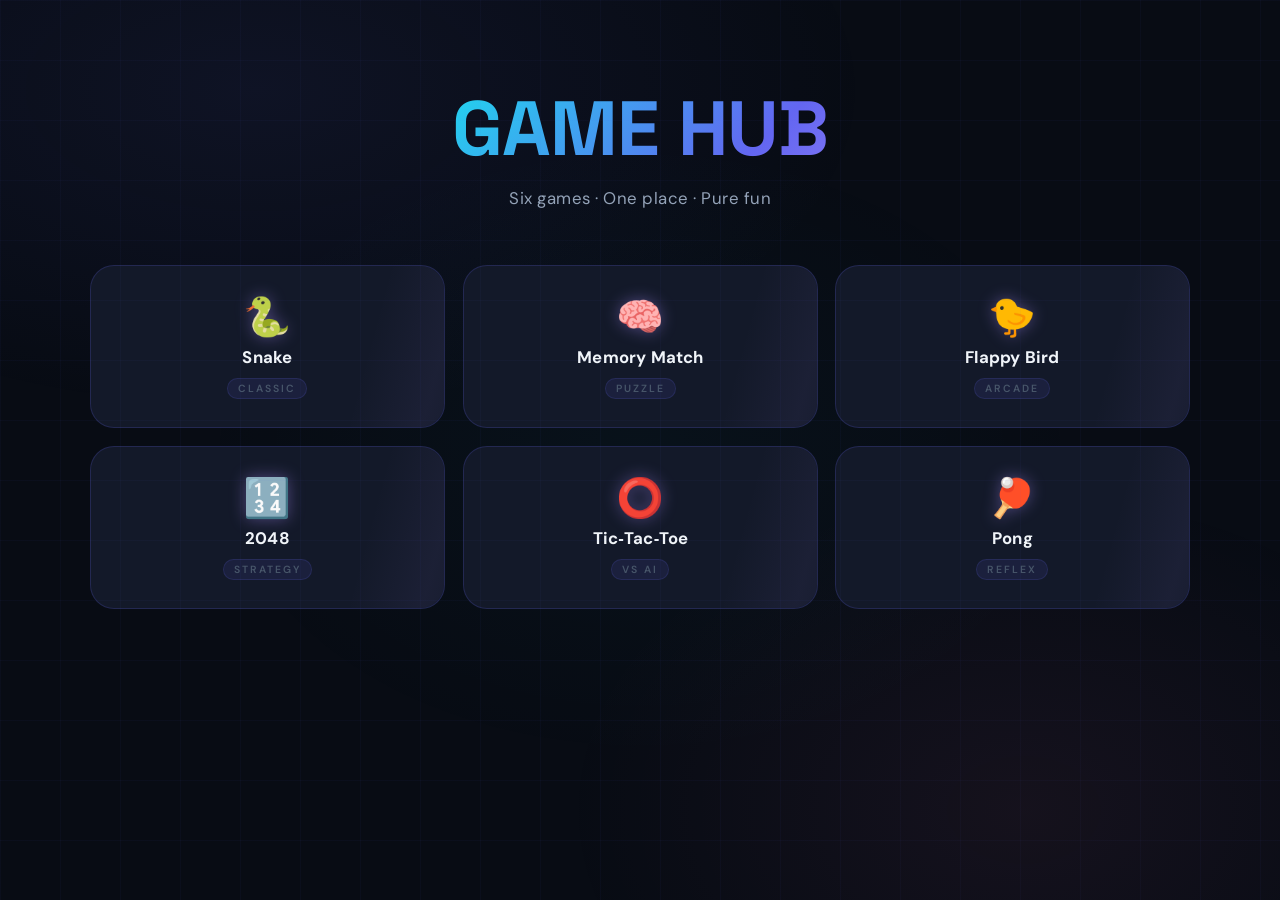
==== index.html @ ff52fe98 "Created Mini Game Hub" ====
<!DOCTYPE html>
<html lang="en">
<head>
    <meta charset="UTF-8">
    <meta name="viewport" content="width=device-width, initial-scale=1.0">
    <title>Game Hub</title>
    <link rel="preconnect" href="https://fonts.googleapis.com">
    <link rel="preconnect" href="https://fonts.gstatic.com" crossorigin>
    <link href="https://fonts.googleapis.com/css2?family=DM+Sans:wght@300;400;500;600;700;800&family=Space+Grotesk:wght@600;700;800&family=Orbitron:wght@700;900&display=swap" rel="stylesheet">
    <link rel="stylesheet" href="styles.css">
</head>
<body>
 
    <!-- ==================== HUB ==================== -->
    <div id="hub" class="container">
        <div class="hub-header">
            <h1 class="hub-title">GAME HUB</h1>
            <p class="subtitle">Six games · One place · Pure fun</p>
        </div>
 
        <div class="games-grid">
            <div class="game-card" onclick="startGame('snake')">
                <div class="game-icon-wrap">🐍</div>
                <h2>Snake</h2>
                <span class="card-tag">Classic</span>
            </div>
            <div class="game-card" onclick="startGame('memory')">
                <div class="game-icon-wrap">🧠</div>
                <h2>Memory Match</h2>
                <span class="card-tag">Puzzle</span>
            </div>
            <div class="game-card" onclick="startGame('flappy')">
                <div class="game-icon-wrap">🐤</div>
                <h2>Flappy Bird</h2>
                <span class="card-tag">Arcade</span>
            </div>
            <div class="game-card" onclick="startGame('2048')">
                <div class="game-icon-wrap">🔢</div>
                <h2>2048</h2>
                <span class="card-tag">Strategy</span>
            </div>
            <div class="game-card" onclick="startGame('tictactoe')">
                <div class="game-icon-wrap">⭕</div>
                <h2>Tic‑Tac‑Toe</h2>
                <span class="card-tag">vs AI</span>
            </div>
            <div class="game-card" onclick="startGame('pong')">
                <div class="game-icon-wrap">🏓</div>
                <h2>Pong</h2>
                <span class="card-tag">Reflex</span>
            </div>
        </div>
    </div>
 
    <!-- ==================== SNAKE ==================== -->
    <div id="snakeGame" class="game-container hidden">
        <div class="game-header">
            <h2>🐍 Snake</h2>
            <div class="game-stats">
                <div class="stat-pill">
                    <span class="stat-label">Score</span>
                    <span class="stat-value" id="snakeScore">0</span>
                </div>
                <div class="stat-pill">
                    <span class="stat-label">Best</span>
                    <span class="stat-value" id="snakeHighScore">0</span>
                </div>
            </div>
            <button onclick="backToHub()" class="back-btn">← Hub</button>
        </div>
        <div class="game-content">
            <canvas id="snakeCanvas" width="400" height="400"></canvas>
            <div class="game-info">
                <p class="hint-text">Arrow keys or WASD to move</p>
                <p id="snakeStatus" class="status-text"></p>
                <button id="snakeStartBtn" onclick="startSnakeGame()" class="play-btn">Start Game</button>
            </div>
        </div>
    </div>
 
    <!-- ==================== MEMORY ==================== -->
    <div id="memoryGame" class="game-container hidden">
        <div class="game-header">
            <h2>🧠 Memory Match</h2>
            <div class="game-stats">
                <div class="stat-pill">
                    <span class="stat-label">Moves</span>
                    <span class="stat-value" id="memoryMoves">0</span>
                </div>
                <div class="stat-pill">
                    <span class="stat-label">Best</span>
                    <span class="stat-value" id="memoryBest">—</span>
                </div>
            </div>
            <button onclick="backToHub()" class="back-btn">← Hub</button>
        </div>
        <div class="game-content">
            <div id="memoryGrid" class="memory-grid"></div>
            <button onclick="resetMemoryGame()" class="play-btn">New Game</button>
        </div>
    </div>
 
    <!-- ==================== FLAPPY ==================== -->
    <div id="flappyGame" class="game-container hidden">
        <div class="game-header">
            <h2>🐤 Flappy Bird</h2>
            <div class="game-stats">
                <div class="stat-pill">
                    <span class="stat-label">Score</span>
                    <span class="stat-value" id="flappyScore">0</span>
                </div>
                <div class="stat-pill">
                    <span class="stat-label">Best</span>
                    <span class="stat-value" id="flappyBest">0</span>
                </div>
            </div>
            <button onclick="backToHub()" class="back-btn">← Hub</button>
        </div>
        <div class="game-content">
            <canvas id="flappyCanvas" width="400" height="480"></canvas>
            <div class="game-info">
                <p class="hint-text">Click or Space to flap</p>
                <p id="flappyStatus" class="status-text"></p>
                <button id="flappyStartBtn" onclick="startFlappyGame()" class="play-btn">Start Game</button>
            </div>
        </div>
    </div>
 
    <!-- ==================== 2048 ==================== -->
    <div id="game2048" class="game-container hidden">
        <div class="game-header">
            <h2>🔢 2048</h2>
            <div class="game-stats">
                <div class="stat-pill">
                    <span class="stat-label">Score</span>
                    <span class="stat-value" id="score2048">0</span>
                </div>
                <div class="stat-pill">
                    <span class="stat-label">Best</span>
                    <span class="stat-value" id="best2048">0</span>
                </div>
            </div>
            <button onclick="backToHub()" class="back-btn">← Hub</button>
        </div>
        <div class="game-content">
            <div id="grid2048" class="grid-2048"></div>
            <p id="status2048" class="status-text"></p>
            <div class="game-info">
                <p class="hint-text">Arrow keys to merge tiles</p>
            </div>
            <button onclick="reset2048Game()" class="play-btn">New Game</button>
        </div>
    </div>
 
    <!-- ==================== TIC-TAC-TOE ==================== -->
    <div id="tictactoeGame" class="game-container hidden">
        <div class="game-header">
            <h2>⭕ Tic‑Tac‑Toe</h2>
            <div class="game-stats">
                <div class="stat-pill">
                    <span class="stat-label">Wins</span>
                    <span class="stat-value" id="playerWins">0</span>
                </div>
                <div class="stat-pill">
                    <span class="stat-label">Losses</span>
                    <span class="stat-value" id="aiWins">0</span>
                </div>
            </div>
            <button onclick="backToHub()" class="back-btn">← Hub</button>
        </div>
        <div class="game-content">
            <div class="ttt-board" id="tttBoard"></div>
            <p id="tttStatus" class="status-text"></p>
            <button onclick="resetTicTacToe()" class="play-btn">New Game</button>
        </div>
    </div>
 
    <!-- ==================== PONG ==================== -->
    <div id="pongGame" class="game-container hidden">
        <div class="game-header">
            <h2>🏓 Pong</h2>
            <div class="game-stats">
                <div class="stat-pill">
                    <span class="stat-label">Score</span>
                    <span class="stat-value" id="pongScore">0</span>
                </div>
                <div class="stat-pill">
                    <span class="stat-label">Best</span>
                    <span class="stat-value" id="pongBest">0</span>
                </div>
            </div>
            <button onclick="backToHub()" class="back-btn">← Hub</button>
        </div>
        <div class="game-content">
            <canvas id="pongCanvas" width="600" height="380"></canvas>
            <div class="game-info">
                <p class="hint-text">Move your mouse or touch to control the paddle</p>
                <p id="pongStatus" class="status-text"></p>
                <button id="pongStartBtn" onclick="startPongGame()" class="play-btn">Start Game</button>
            </div>
        </div>
    </div>
 
    <script src="games.js"></script>
</body>
</html>
---- styles.css ----
* {
    margin: 0;
    padding: 0;
    box-sizing: border-box;
}

:root {
    --primary: #6366f1;
    --primary-dark: #4f46e5;
    --secondary: #a78bfa;
    --accent: #f472b6;
    --accent-warm: #fb923c;
    --cyan: #22d3ee;
    --green: #4ade80;
    --dark-bg: #080c14;
    --surface-1: #0d1220;
    --surface-2: #131929;
    --surface-3: #1a2235;
    --border: rgba(99, 102, 241, 0.2);
    --border-hover: rgba(167, 139, 250, 0.5);
    --text-primary: #f1f5f9;
    --text-secondary: #94a3b8;
    --text-muted: #475569;
    --glow-primary: rgba(99, 102, 241, 0.4);
    --glow-accent: rgba(244, 114, 182, 0.3);
    --glow-cyan: rgba(34, 211, 238, 0.3);
    --radius-sm: 10px;
    --radius-md: 16px;
    --radius-lg: 24px;
    --transition-fast: 200ms cubic-bezier(0.4, 0, 0.2, 1);
    --transition-smooth: 350ms cubic-bezier(0.4, 0, 0.2, 1);
    --transition-spring: 500ms cubic-bezier(0.34, 1.56, 0.64, 1);
}

html, body {
    width: 100%;
    min-height: 100%;
    font-family: 'DM Sans', 'Poppins', sans-serif;
    background: var(--dark-bg);
    color: var(--text-primary);
    overflow-x: hidden;
}

/* Ambient background */
body::before {
    content: '';
    position: fixed;
    inset: 0;
    background:
        radial-gradient(ellipse 80% 60% at 20% 10%, rgba(99, 102, 241, 0.08) 0%, transparent 60%),
        radial-gradient(ellipse 60% 60% at 80% 90%, rgba(244, 114, 182, 0.06) 0%, transparent 60%),
        radial-gradient(ellipse 50% 50% at 50% 50%, rgba(34, 211, 238, 0.03) 0%, transparent 70%);
    pointer-events: none;
    z-index: 0;
}

/* Subtle grid overlay */
body::after {
    content: '';
    position: fixed;
    inset: 0;
    background-image: 
        linear-gradient(rgba(99, 102, 241, 0.04) 1px, transparent 1px),
        linear-gradient(90deg, rgba(99, 102, 241, 0.04) 1px, transparent 1px);
    background-size: 60px 60px;
    pointer-events: none;
    z-index: 0;
}

body {
    display: flex;
    align-items: flex-start;
    justify-content: center;
    padding: 30px 20px 60px;
    position: relative;
    z-index: 1;
}

/* ==================== HUB ==================== */

.container {
    width: 100%;
    max-width: 1100px;
    animation: hubFadeIn 0.7s ease-out both;
}

@keyframes hubFadeIn {
    from { opacity: 0; transform: translateY(24px); }
    to { opacity: 1; transform: translateY(0); }
}

.hub-header {
    text-align: center;
    padding: 60px 0 56px;
}

.hub-title {
    font-family: 'Space Grotesk', 'Orbitron', sans-serif;
    font-size: clamp(2.8rem, 6vw, 5rem);
    font-weight: 800;
    letter-spacing: -1px;
    line-height: 1;
    margin-bottom: 20px;
    background: linear-gradient(135deg, var(--cyan) 0%, var(--primary) 40%, var(--secondary) 70%, var(--accent) 100%);
    background-size: 200% 200%;
    -webkit-background-clip: text;
    -webkit-text-fill-color: transparent;
    background-clip: text;
    animation: gradFlow 8s ease infinite;
    position: relative;
    display: inline-block;
}

@keyframes gradFlow {
    0%, 100% { background-position: 0% 50%; }
    50% { background-position: 100% 50%; }
}

.hub-title-badge {
    display: inline-block;
    font-size: 0.25em;
    font-weight: 600;
    letter-spacing: 3px;
    text-transform: uppercase;
    background: var(--primary);
    -webkit-background-clip: unset;
    -webkit-text-fill-color: unset;
    background-clip: unset;
    color: white;
    padding: 4px 10px;
    border-radius: 20px;
    vertical-align: super;
    margin-left: 6px;
    font-family: 'DM Sans', sans-serif;
}

.subtitle {
    font-size: 1.05rem;
    color: var(--text-secondary);
    font-weight: 400;
    letter-spacing: 0.5px;
    animation: hubFadeIn 0.7s ease-out 0.2s both;
}

/* Games Grid */
.games-grid {
    display: grid;
    grid-template-columns: repeat(3, 1fr);
    gap: 18px;
    animation: hubFadeIn 0.7s ease-out 0.1s both;
}

@media (max-width: 700px) {
    .games-grid { grid-template-columns: repeat(2, 1fr); }
}
@media (max-width: 420px) {
    .games-grid { grid-template-columns: 1fr 1fr; gap: 12px; }
}

.game-card {
    position: relative;
    background: var(--surface-2);
    border: 1px solid var(--border);
    border-radius: var(--radius-lg);
    padding: 32px 20px 28px;
    cursor: pointer;
    overflow: hidden;
    transition: transform var(--transition-spring), box-shadow var(--transition-smooth), border-color var(--transition-smooth), background var(--transition-smooth);
    min-height: 140px;
    display: flex;
    flex-direction: column;
    align-items: center;
    justify-content: center;
    gap: 10px;
    text-align: center;
    will-change: transform;
}

/* Animated shimmer on card */
.game-card::before {
    content: '';
    position: absolute;
    inset: 0;
    background: linear-gradient(105deg, transparent 40%, rgba(167, 139, 250, 0.06) 50%, transparent 60%);
    background-size: 200% 100%;
    background-position: 200% 0;
    transition: background-position 0.6s ease;
    border-radius: inherit;
}

.game-card:hover::before {
    background-position: -200% 0;
    transition: background-position 0.6s ease;
    animation: cardShimmer 0.7s ease forwards;
}

@keyframes cardShimmer {
    from { background-position: 200% 0; }
    to { background-position: -200% 0; }
}

/* Glow ring on hover */
.game-card::after {
    content: '';
    position: absolute;
    inset: -1px;
    border-radius: inherit;
    background: linear-gradient(135deg, var(--primary), var(--accent), var(--cyan));
    opacity: 0;
    z-index: -1;
    transition: opacity var(--transition-smooth);
}

.game-card:hover {
    transform: translateY(-8px) scale(1.015);
    border-color: transparent;
    box-shadow: 0 20px 50px rgba(0,0,0,0.5), 0 0 0 1px var(--border-hover), 0 0 40px var(--glow-primary);
    background: var(--surface-3);
}

.game-card:hover::after {
    opacity: 0.6;
}

.game-card:active {
    transform: translateY(-4px) scale(1.01);
    transition: transform 100ms ease;
}

.game-icon-wrap {
    font-size: 2.4rem;
    line-height: 1;
    filter: drop-shadow(0 0 8px rgba(167, 139, 250, 0.4));
    transition: transform var(--transition-spring), filter var(--transition-smooth);
}

.game-card:hover .game-icon-wrap {
    transform: scale(1.2) rotate(-5deg);
    filter: drop-shadow(0 0 16px rgba(244, 114, 182, 0.5));
}

.game-card h2 {
    font-size: 1.05rem;
    font-weight: 700;
    color: var(--text-primary);
    letter-spacing: 0.2px;
    transition: color var(--transition-fast);
    font-family: 'DM Sans', sans-serif;
}

.game-card:hover h2 {
    color: var(--secondary);
}

.card-tag {
    font-size: 0.65rem;
    font-weight: 600;
    letter-spacing: 2px;
    text-transform: uppercase;
    color: var(--text-muted);
    background: rgba(99, 102, 241, 0.1);
    padding: 3px 10px;
    border-radius: 20px;
    border: 1px solid rgba(99, 102, 241, 0.15);
    transition: all var(--transition-fast);
}

.game-card:hover .card-tag {
    background: rgba(244, 114, 182, 0.15);
    border-color: rgba(244, 114, 182, 0.3);
    color: var(--accent);
}

/* Legacy card-overlay — hide it */
.card-overlay { display: none; }

/* ==================== GAME CONTAINER ==================== */

.game-container {
    width: 100%;
    max-width: 860px;
    animation: gameEnter 0.5s cubic-bezier(0.34, 1.2, 0.64, 1) both;
}

@keyframes gameEnter {
    from { opacity: 0; transform: scale(0.96) translateY(20px); }
    to { opacity: 1; transform: scale(1) translateY(0); }
}

.game-container.hidden { display: none !important; }

/* Header */
.game-header {
    display: flex;
    justify-content: space-between;
    align-items: center;
    margin-bottom: 24px;
    padding: 20px 28px;
    background: var(--surface-2);
    border: 1px solid var(--border);
    border-radius: var(--radius-lg);
    flex-wrap: wrap;
    gap: 16px;
    box-shadow: 0 4px 24px rgba(0,0,0,0.3);
    animation: hubFadeIn 0.5s ease-out 0.1s both;
}

.game-header h2 {
    font-size: 1.6rem;
    font-weight: 700;
    flex: 1;
    background: linear-gradient(90deg, var(--cyan), var(--secondary));
    -webkit-background-clip: text;
    -webkit-text-fill-color: transparent;
    background-clip: text;
    font-family: 'DM Sans', sans-serif;
    white-space: nowrap;
}

.game-stats {
    display: flex;
    gap: 24px;
    flex-shrink: 0;
}

.stat-pill {
    display: flex;
    flex-direction: column;
    align-items: center;
    background: var(--surface-3);
    border: 1px solid var(--border);
    padding: 8px 20px;
    border-radius: var(--radius-md);
    min-width: 80px;
    transition: border-color var(--transition-fast);
}

.stat-pill:hover { border-color: var(--border-hover); }

.stat-label {
    font-size: 0.62rem;
    font-weight: 600;
    letter-spacing: 1.5px;
    text-transform: uppercase;
    color: var(--text-muted);
    margin-bottom: 2px;
}

.stat-value {
    font-size: 1.35rem;
    font-weight: 800;
    color: var(--text-primary);
    font-variant-numeric: tabular-nums;
    transition: color var(--transition-fast), transform var(--transition-fast);
}

.stat-value.bump {
    animation: statBump 0.3s cubic-bezier(0.34, 1.56, 0.64, 1);
    color: var(--cyan);
}

@keyframes statBump {
    0% { transform: scale(1); }
    50% { transform: scale(1.3); }
    100% { transform: scale(1); }
}

/* Buttons */
.back-btn {
    background: var(--surface-3);
    color: var(--text-secondary);
    border: 1px solid var(--border);
    padding: 10px 20px;
    border-radius: var(--radius-sm);
    cursor: pointer;
    font-size: 0.9rem;
    font-weight: 600;
    transition: all var(--transition-fast);
    letter-spacing: 0.3px;
    white-space: nowrap;
    font-family: inherit;
}

.back-btn:hover {
    background: var(--surface-2);
    border-color: var(--border-hover);
    color: var(--text-primary);
    transform: translateX(-3px);
}

.back-btn:active {
    transform: translateX(-1px);
}

.play-btn {
    background: linear-gradient(135deg, var(--primary), var(--secondary));
    color: white;
    border: none;
    padding: 14px 48px;
    border-radius: var(--radius-md);
    cursor: pointer;
    font-size: 1rem;
    font-weight: 700;
    transition: all var(--transition-smooth);
    letter-spacing: 1.5px;
    text-transform: uppercase;
    position: relative;
    overflow: hidden;
    box-shadow: 0 6px 20px var(--glow-primary);
    font-family: inherit;
}

.play-btn::before {
    content: '';
    position: absolute;
    top: 0; left: -100%; width: 100%; height: 100%;
    background: linear-gradient(90deg, transparent, rgba(255,255,255,0.18), transparent);
    transition: left 0.5s ease;
}

.play-btn:hover::before { left: 100%; }

.play-btn:hover {
    transform: translateY(-3px);
    box-shadow: 0 12px 32px var(--glow-primary);
    background: linear-gradient(135deg, var(--primary-dark), var(--primary));
}

.play-btn:active {
    transform: translateY(-1px);
    transition: transform 100ms;
}

/* Content wrapper */
.game-content {
    display: flex;
    flex-direction: column;
    align-items: center;
    gap: 16px;
    animation: hubFadeIn 0.5s ease-out 0.2s both;
}

.game-info {
    text-align: center;
    color: var(--text-muted);
    font-size: 0.9rem;
    margin-top: 4px;
    line-height: 1.8;
}

.status-text {
    font-size: 1.1rem;
    font-weight: 700;
    min-height: 28px;
    background: linear-gradient(90deg, var(--cyan), var(--accent));
    -webkit-background-clip: text;
    -webkit-text-fill-color: transparent;
    background-clip: text;
    animation: statusFade 0.4s ease-out;
}

@keyframes statusFade {
    from { opacity: 0; transform: translateY(6px); }
    to { opacity: 1; transform: translateY(0); }
}

/* ==================== CANVAS ==================== */

canvas {
    border: 1px solid var(--border);
    border-radius: var(--radius-md);
    background: var(--surface-1);
    box-shadow: 0 0 0 1px rgba(99,102,241,0.1), 0 8px 40px rgba(0,0,0,0.5), 0 0 60px rgba(99,102,241,0.08);
    max-width: 100%;
    height: auto;
    display: block;
    transition: box-shadow var(--transition-smooth);
}

canvas:hover {
    box-shadow: 0 0 0 1px rgba(167,139,250,0.3), 0 8px 40px rgba(0,0,0,0.6), 0 0 80px rgba(99,102,241,0.15);
}

/* ==================== MEMORY GAME ==================== */

.memory-grid {
    display: grid;
    grid-template-columns: repeat(4, 1fr);
    gap: 12px;
    margin: 10px 0;
    width: 100%;
    max-width: 380px;
}

.memory-card {
    aspect-ratio: 1;
    background: var(--surface-3);
    border: 1px solid var(--border);
    border-radius: var(--radius-md);
    cursor: pointer;
    font-size: 2.2rem;
    display: flex;
    align-items: center;
    justify-content: center;
    transition: transform var(--transition-spring), box-shadow var(--transition-smooth), background var(--transition-smooth), border-color var(--transition-smooth);
    position: relative;
    overflow: hidden;
    will-change: transform;
}

.memory-card:not(.matched):not(.flipped):hover {
    transform: translateY(-6px) rotate(-2deg);
    background: var(--surface-2);
    border-color: var(--border-hover);
    box-shadow: 0 12px 30px rgba(0,0,0,0.3), 0 0 20px var(--glow-primary);
}

.memory-card::before {
    content: '';
    position: absolute;
    inset: 0;
    background: linear-gradient(135deg, var(--primary), var(--accent));
    opacity: 0;
    transition: opacity var(--transition-smooth);
}

.memory-card:not(.matched):not(.flipped):hover::before {
    opacity: 0.08;
}

.memory-card.flipped {
    background: var(--surface-2);
    border-color: rgba(99,102,241,0.4);
    animation: cardFlip 0.35s ease-out;
}

@keyframes cardFlip {
    0% { transform: rotateY(-90deg) scale(0.8); opacity: 0; }
    60% { transform: rotateY(8deg) scale(1.05); }
    100% { transform: rotateY(0deg) scale(1); opacity: 1; }
}

.memory-card.matched {
    background: linear-gradient(135deg, rgba(74,222,128,0.12), rgba(20,184,166,0.12));
    border-color: rgba(74,222,128,0.3);
    cursor: default;
    animation: matchPop 0.5s cubic-bezier(0.34, 1.56, 0.64, 1);
    opacity: 0.7;
}

@keyframes matchPop {
    0% { transform: scale(1); }
    40% { transform: scale(1.15) rotate(5deg); }
    70% { transform: scale(0.95) rotate(-2deg); }
    100% { transform: scale(1) rotate(0deg); }
}

.card-question {
    font-size: 1.4rem;
    color: var(--text-muted);
    font-weight: 700;
    user-select: none;
    transition: color var(--transition-fast);
}

/* ==================== 2048 GAME ==================== */

.grid-2048 {
    display: grid;
    grid-template-columns: repeat(4, 1fr);
    gap: 10px;
    background: var(--surface-1);
    padding: 16px;
    border: 1px solid var(--border);
    border-radius: var(--radius-lg);
    margin: 8px 0;
    width: fit-content;
    box-shadow: 0 4px 30px rgba(0,0,0,0.4);
}

.tile-2048 {
    width: 78px;
    height: 78px;
    border-radius: var(--radius-sm);
    display: flex;
    align-items: center;
    justify-content: center;
    font-size: 1.6rem;
    font-weight: 800;
    color: white;
    transition: transform 0.15s ease, background 0.15s ease;
    font-variant-numeric: tabular-nums;
    letter-spacing: -0.5px;
    position: relative;
    overflow: hidden;
}

.tile-2048::after {
    content: '';
    position: absolute;
    top: 0; left: 0; right: 0;
    height: 40%;
    background: rgba(255,255,255,0.07);
    border-radius: inherit;
}

.tile-2048:not(:empty) {
    animation: tilePop 0.2s cubic-bezier(0.34, 1.56, 0.64, 1);
}

@keyframes tilePop {
    from { transform: scale(0.7); opacity: 0.5; }
    to { transform: scale(1); opacity: 1; }
}

/* ==================== TIC TAC TOE ==================== */

.ttt-board {
    display: grid;
    grid-template-columns: repeat(3, 1fr);
    gap: 10px;
    margin: 16px 0;
}

.ttt-cell {
    width: 100px;
    height: 100px;
    background: var(--surface-3);
    border: 1px solid var(--border);
    border-radius: var(--radius-md);
    font-size: 2.5rem;
    cursor: pointer;
    display: flex;
    align-items: center;
    justify-content: center;
    transition: all var(--transition-spring);
    font-weight: 800;
    position: relative;
    overflow: hidden;
    will-change: transform;
    font-family: inherit;
}

.ttt-cell::before {
    content: '';
    position: absolute;
    inset: 0;
    background: linear-gradient(135deg, var(--primary), var(--accent));
    opacity: 0;
    transition: opacity var(--transition-fast);
    border-radius: inherit;
}

.ttt-cell:not(:disabled):hover {
    transform: scale(1.06);
    border-color: var(--border-hover);
    box-shadow: 0 8px 24px rgba(0,0,0,0.3), 0 0 20px var(--glow-primary);
}

.ttt-cell:not(:disabled):hover::before { opacity: 0.08; }

.ttt-cell:disabled { cursor: default; }

.ttt-cell.X {
    color: var(--cyan);
    text-shadow: 0 0 20px rgba(34,211,238,0.5);
    border-color: rgba(34,211,238,0.25);
    background: rgba(34,211,238,0.05);
    animation: markIn 0.3s cubic-bezier(0.34, 1.56, 0.64, 1);
}

.ttt-cell.O {
    color: var(--accent);
    text-shadow: 0 0 20px rgba(244,114,182,0.5);
    border-color: rgba(244,114,182,0.25);
    background: rgba(244,114,182,0.05);
    animation: markIn 0.3s cubic-bezier(0.34, 1.56, 0.64, 1);
}

@keyframes markIn {
    from { transform: scale(0) rotate(30deg); opacity: 0; }
    to { transform: scale(1) rotate(0deg); opacity: 1; }
}

/* ==================== SCROLLBAR ==================== */

::-webkit-scrollbar { width: 8px; }
::-webkit-scrollbar-track { background: var(--surface-1); }
::-webkit-scrollbar-thumb {
    background: var(--surface-3);
    border-radius: 4px;
    border: 2px solid var(--surface-1);
}
::-webkit-scrollbar-thumb:hover { background: var(--primary); }

/* ==================== RESPONSIVE ==================== */

@media (max-width: 768px) {
    .hub-title { font-size: 2.5rem; }

    .game-header { flex-direction: column; align-items: flex-start; gap: 12px; }
    .game-header h2 { font-size: 1.3rem; }

    .game-stats { width: 100%; justify-content: space-around; }

    .ttt-board { grid-template-columns: repeat(3, 80px); }
    .ttt-cell { width: 80px; height: 80px; font-size: 2rem; }

    .tile-2048 { width: 60px; height: 60px; font-size: 1.2rem; }

    .memory-grid { max-width: 320px; gap: 8px; }
}

@media (max-width: 480px) {
    body { padding: 16px 12px 40px; }
    .hub-title { font-size: 2rem; }
    .play-btn { padding: 13px 36px; font-size: 0.9rem; }
    .tile-2048 { width: 52px; height: 52px; font-size: 1rem; }
    .grid-2048 { gap: 8px; padding: 12px; }
}

/* ==================== TOOLTIP / HINT ==================== */

.hint-text {
    font-size: 0.8rem;
    color: var(--text-muted);
    display: flex;
    align-items: center;
    gap: 6px;
}

.hint-text::before {
    content: '';
    display: inline-block;
    width: 4px; height: 4px;
    border-radius: 50%;
    background: var(--primary);
    flex-shrink: 0;
}
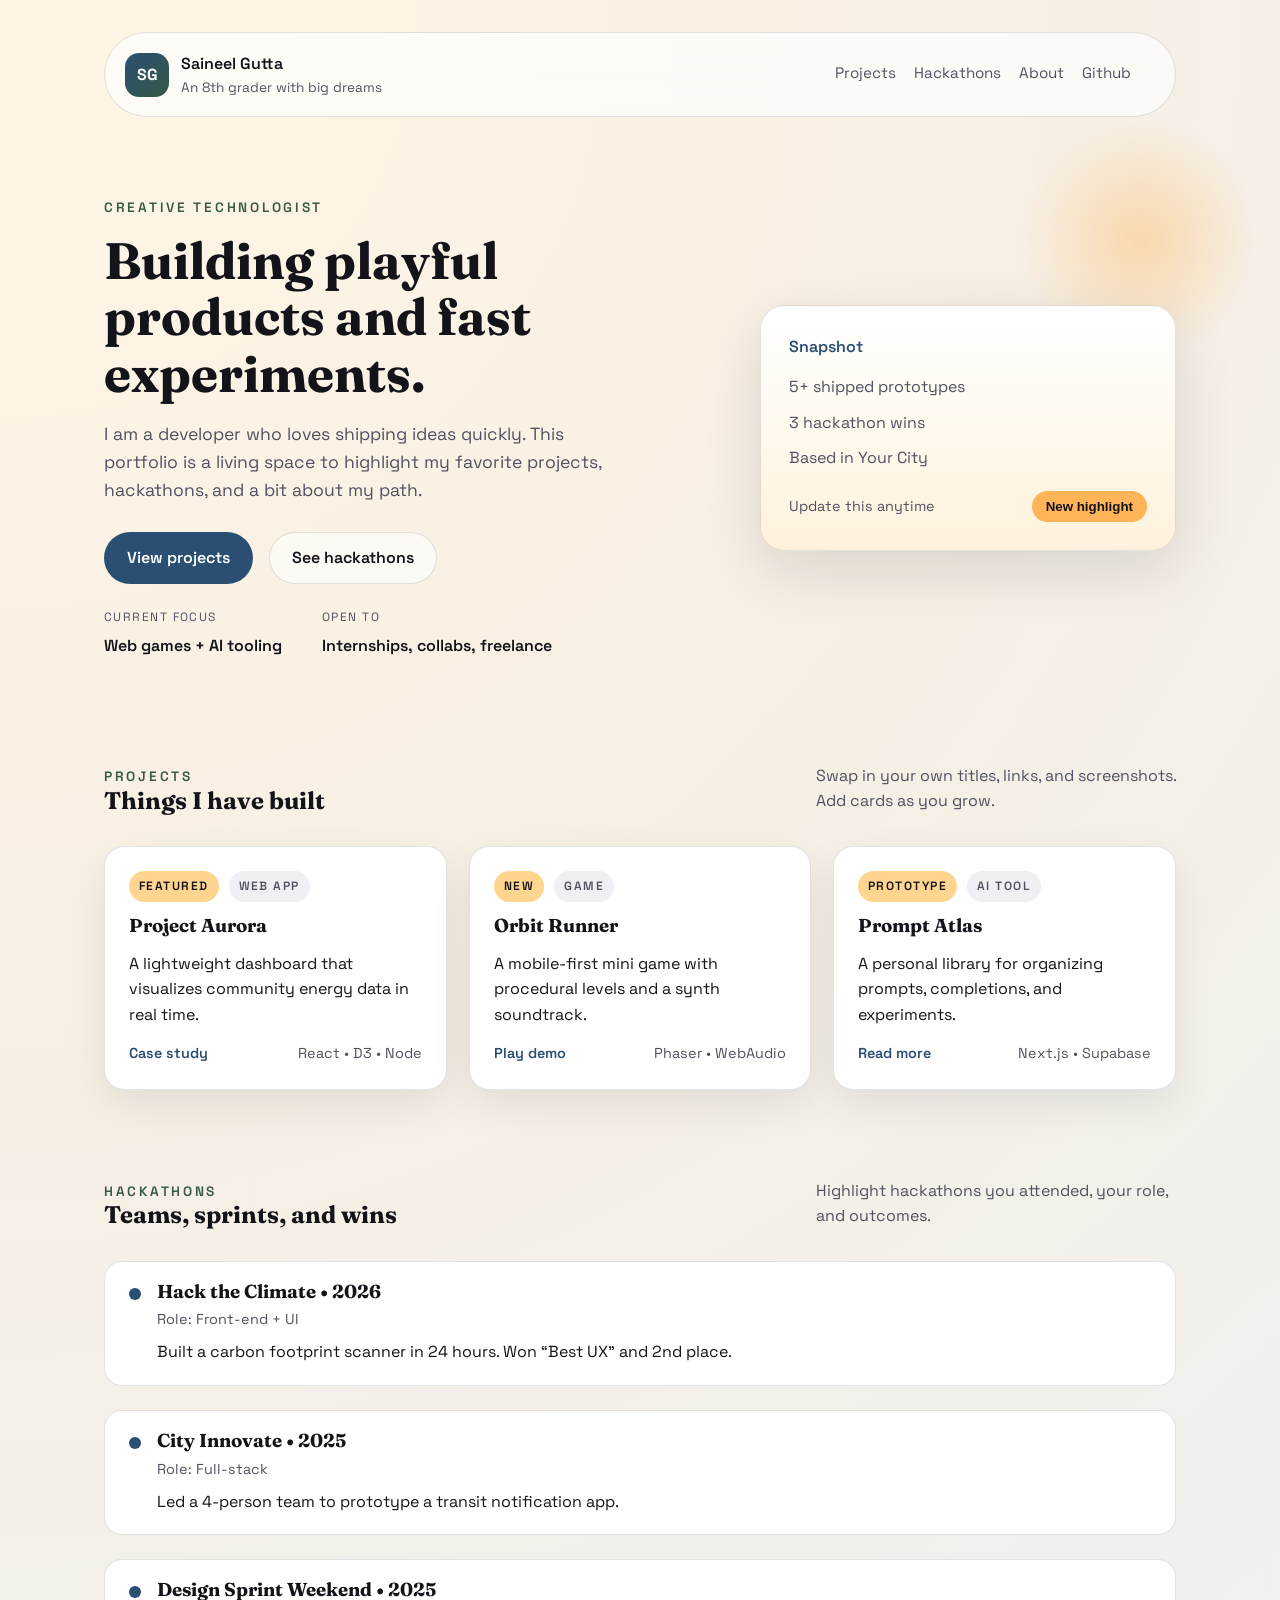
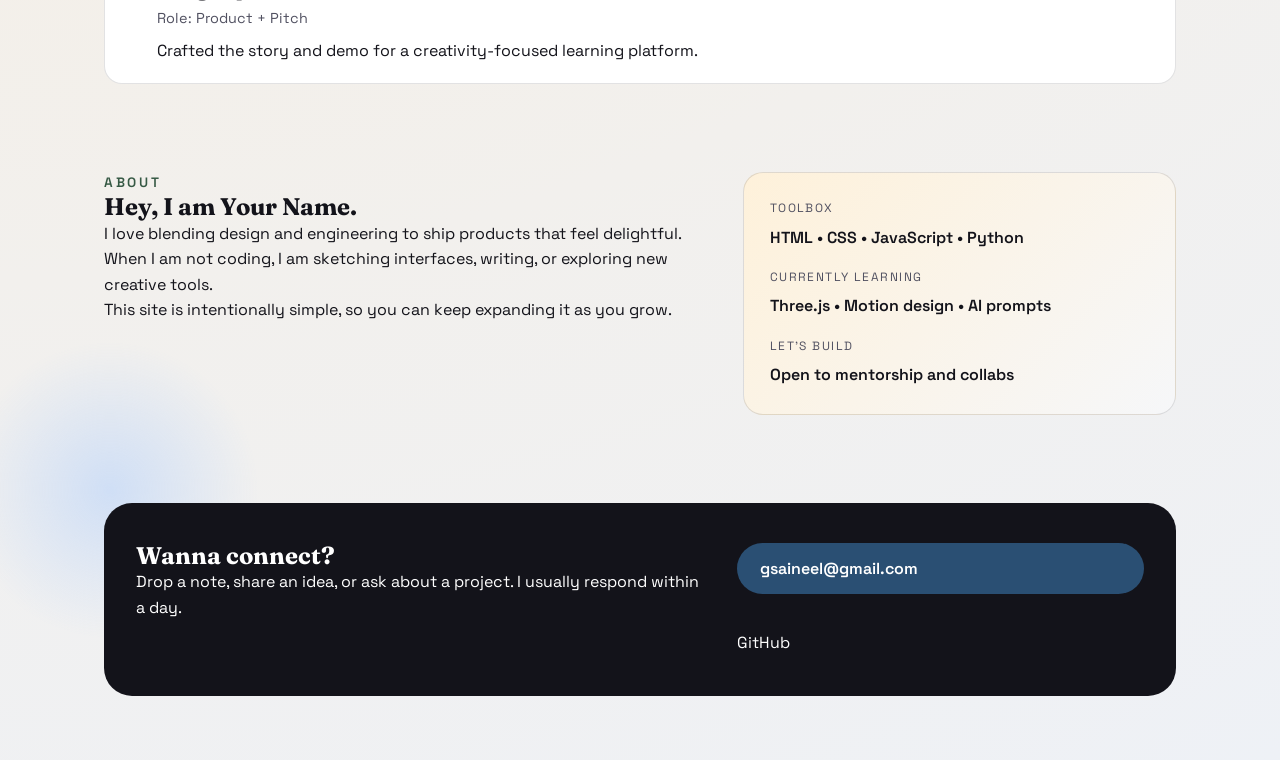
==== commit 88c2a400: "Add index.html and styles.css for portfolio layout and styling Co-authored-by: Copilot <copilot@gith" ====
--- a/index.html
+++ b/index.html
@@ -1,207 +1,218 @@
 <!DOCTYPE html>
 <html lang="en">
-<head>
-    <meta charset="UTF-8">
-    <meta name="viewport" content="width=device-width, initial-scale=1.0">
-    <title>Game Hub</title>
-    <link rel="preconnect" href="https://fonts.googleapis.com">
-    <link rel="preconnect" href="https://fonts.gstatic.com" crossorigin>
-    <link href="https://fonts.googleapis.com/css2?family=DM+Sans:wght@300;400;500;600;700;800&family=Space+Grotesk:wght@600;700;800&family=Orbitron:wght@700;900&display=swap" rel="stylesheet">
-    <link rel="stylesheet" href="styles.css">
-</head>
-<body>
- 
-    <!-- ==================== HUB ==================== -->
-    <div id="hub" class="container">
-        <div class="hub-header">
-            <h1 class="hub-title">GAME HUB</h1>
-            <p class="subtitle">Six games · One place · Pure fun</p>
-        </div>
- 
-        <div class="games-grid">
-            <div class="game-card" onclick="startGame('snake')">
-                <div class="game-icon-wrap">🐍</div>
-                <h2>Snake</h2>
-                <span class="card-tag">Classic</span>
-            </div>
-            <div class="game-card" onclick="startGame('memory')">
-                <div class="game-icon-wrap">🧠</div>
-                <h2>Memory Match</h2>
-                <span class="card-tag">Puzzle</span>
-            </div>
-            <div class="game-card" onclick="startGame('flappy')">
-                <div class="game-icon-wrap">🐤</div>
-                <h2>Flappy Bird</h2>
-                <span class="card-tag">Arcade</span>
-            </div>
-            <div class="game-card" onclick="startGame('2048')">
-                <div class="game-icon-wrap">🔢</div>
-                <h2>2048</h2>
-                <span class="card-tag">Strategy</span>
-            </div>
-            <div class="game-card" onclick="startGame('tictactoe')">
-                <div class="game-icon-wrap">⭕</div>
-                <h2>Tic‑Tac‑Toe</h2>
-                <span class="card-tag">vs AI</span>
-            </div>
-            <div class="game-card" onclick="startGame('pong')">
-                <div class="game-icon-wrap">🏓</div>
-                <h2>Pong</h2>
-                <span class="card-tag">Reflex</span>
-            </div>
-        </div>
-    </div>
- 
-    <!-- ==================== SNAKE ==================== -->
-    <div id="snakeGame" class="game-container hidden">
-        <div class="game-header">
-            <h2>🐍 Snake</h2>
-            <div class="game-stats">
-                <div class="stat-pill">
-                    <span class="stat-label">Score</span>
-                    <span class="stat-value" id="snakeScore">0</span>
-                </div>
-                <div class="stat-pill">
-                    <span class="stat-label">Best</span>
-                    <span class="stat-value" id="snakeHighScore">0</span>
-                </div>
-            </div>
-            <button onclick="backToHub()" class="back-btn">← Hub</button>
-        </div>
-        <div class="game-content">
-            <canvas id="snakeCanvas" width="400" height="400"></canvas>
-            <div class="game-info">
-                <p class="hint-text">Arrow keys or WASD to move</p>
-                <p id="snakeStatus" class="status-text"></p>
-                <button id="snakeStartBtn" onclick="startSnakeGame()" class="play-btn">Start Game</button>
-            </div>
-        </div>
-    </div>
- 
-    <!-- ==================== MEMORY ==================== -->
-    <div id="memoryGame" class="game-container hidden">
-        <div class="game-header">
-            <h2>🧠 Memory Match</h2>
-            <div class="game-stats">
-                <div class="stat-pill">
-                    <span class="stat-label">Moves</span>
-                    <span class="stat-value" id="memoryMoves">0</span>
-                </div>
-                <div class="stat-pill">
-                    <span class="stat-label">Best</span>
-                    <span class="stat-value" id="memoryBest">—</span>
-                </div>
-            </div>
-            <button onclick="backToHub()" class="back-btn">← Hub</button>
-        </div>
-        <div class="game-content">
-            <div id="memoryGrid" class="memory-grid"></div>
-            <button onclick="resetMemoryGame()" class="play-btn">New Game</button>
-        </div>
-    </div>
- 
-    <!-- ==================== FLAPPY ==================== -->
-    <div id="flappyGame" class="game-container hidden">
-        <div class="game-header">
-            <h2>🐤 Flappy Bird</h2>
-            <div class="game-stats">
-                <div class="stat-pill">
-                    <span class="stat-label">Score</span>
-                    <span class="stat-value" id="flappyScore">0</span>
-                </div>
-                <div class="stat-pill">
-                    <span class="stat-label">Best</span>
-                    <span class="stat-value" id="flappyBest">0</span>
-                </div>
-            </div>
-            <button onclick="backToHub()" class="back-btn">← Hub</button>
-        </div>
-        <div class="game-content">
-            <canvas id="flappyCanvas" width="400" height="480"></canvas>
-            <div class="game-info">
-                <p class="hint-text">Click or Space to flap</p>
-                <p id="flappyStatus" class="status-text"></p>
-                <button id="flappyStartBtn" onclick="startFlappyGame()" class="play-btn">Start Game</button>
-            </div>
-        </div>
-    </div>
- 
-    <!-- ==================== 2048 ==================== -->
-    <div id="game2048" class="game-container hidden">
-        <div class="game-header">
-            <h2>🔢 2048</h2>
-            <div class="game-stats">
-                <div class="stat-pill">
-                    <span class="stat-label">Score</span>
-                    <span class="stat-value" id="score2048">0</span>
-                </div>
-                <div class="stat-pill">
-                    <span class="stat-label">Best</span>
-                    <span class="stat-value" id="best2048">0</span>
-                </div>
-            </div>
-            <button onclick="backToHub()" class="back-btn">← Hub</button>
-        </div>
-        <div class="game-content">
-            <div id="grid2048" class="grid-2048"></div>
-            <p id="status2048" class="status-text"></p>
-            <div class="game-info">
-                <p class="hint-text">Arrow keys to merge tiles</p>
-            </div>
-            <button onclick="reset2048Game()" class="play-btn">New Game</button>
-        </div>
-    </div>
- 
-    <!-- ==================== TIC-TAC-TOE ==================== -->
-    <div id="tictactoeGame" class="game-container hidden">
-        <div class="game-header">
-            <h2>⭕ Tic‑Tac‑Toe</h2>
-            <div class="game-stats">
-                <div class="stat-pill">
-                    <span class="stat-label">Wins</span>
-                    <span class="stat-value" id="playerWins">0</span>
-                </div>
-                <div class="stat-pill">
-                    <span class="stat-label">Losses</span>
-                    <span class="stat-value" id="aiWins">0</span>
-                </div>
-            </div>
-            <button onclick="backToHub()" class="back-btn">← Hub</button>
-        </div>
-        <div class="game-content">
-            <div class="ttt-board" id="tttBoard"></div>
-            <p id="tttStatus" class="status-text"></p>
-            <button onclick="resetTicTacToe()" class="play-btn">New Game</button>
-        </div>
-    </div>
- 
-    <!-- ==================== PONG ==================== -->
-    <div id="pongGame" class="game-container hidden">
-        <div class="game-header">
-            <h2>🏓 Pong</h2>
-            <div class="game-stats">
-                <div class="stat-pill">
-                    <span class="stat-label">Score</span>
-                    <span class="stat-value" id="pongScore">0</span>
-                </div>
-                <div class="stat-pill">
-                    <span class="stat-label">Best</span>
-                    <span class="stat-value" id="pongBest">0</span>
-                </div>
-            </div>
-            <button onclick="backToHub()" class="back-btn">← Hub</button>
-        </div>
-        <div class="game-content">
-            <canvas id="pongCanvas" width="600" height="380"></canvas>
-            <div class="game-info">
-                <p class="hint-text">Move your mouse or touch to control the paddle</p>
-                <p id="pongStatus" class="status-text"></p>
-                <button id="pongStartBtn" onclick="startPongGame()" class="play-btn">Start Game</button>
-            </div>
-        </div>
-    </div>
- 
-    <script src="games.js"></script>
-</body>
+	<head>
+		<meta charset="UTF-8" />
+		<meta name="viewport" content="width=device-width, initial-scale=1.0" />
+		<title>Portfolio | Your Name</title>
+		<link rel="preconnect" href="https://fonts.googleapis.com" />
+		<link rel="preconnect" href="https://fonts.gstatic.com" crossorigin />
+		<link
+			href="https://fonts.googleapis.com/css2?family=Space+Grotesk:wght@400;500;600;700&family=Fraunces:opsz,wght@9..144,600;9..144,700&display=swap"
+			rel="stylesheet"
+		/>
+		<link rel="stylesheet" href="styles.css" />
+	</head>
+	<body>
+		<div class="page">
+			<header class="site-header">
+				<div class="brand">
+					<span class="brand-mark">SG</span>
+					<div>
+						<p class="brand-name">Saineel Gutta</p>
+						<p class="brand-tag">An 8th grader with big dreams</p>
+					</div>
+				</div>
+				<nav class="site-nav">
+					<a href="#projects">Projects</a>
+					<a href="#hackathons">Hackathons</a>
+					<a href="#about">About</a>
+					<a href="#github_username">Github</a>
+				</nav>
+			</header>
+
+			<main>
+				<section class="hero">
+					<div class="hero-copy">
+						<p class="eyebrow">Creative technologist</p>
+						<h1>Building playful products and fast experiments.</h1>
+						<p class="lead">
+							I am a developer who loves shipping ideas quickly. This portfolio is a living
+							space to highlight my favorite projects, hackathons, and a bit about my path.
+						</p>
+						<div class="hero-actions">
+							<a class="btn primary" href="#projects">View projects</a>
+							<a class="btn ghost" href="#hackathons">See hackathons</a>
+						</div>
+						<div class="hero-meta">
+							<div>
+								<p class="meta-label">Current focus</p>
+								<p class="meta-value">Web games + AI tooling</p>
+							</div>
+							<div>
+								<p class="meta-label">Open to</p>
+								<p class="meta-value">Internships, collabs, freelance</p>
+							</div>
+						</div>
+					</div>
+					<div class="hero-card">
+						<p class="hero-card-title">Snapshot</p>
+						<ul>
+							<li>5+ shipped prototypes</li>
+							<li>3 hackathon wins</li>
+							<li>Based in Your City</li>
+						</ul>
+						<div class="hero-card-footer">
+							<span>Update this anytime</span>
+							<button class="pill" type="button">New highlight</button>
+						</div>
+					</div>
+				</section>
+
+				<section id="projects" class="section">
+					<div class="section-heading">
+						<div>
+							<p class="eyebrow">Projects</p>
+							<h2>Things I have built</h2>
+						</div>
+						<p class="section-note">
+							Swap in your own titles, links, and screenshots. Add cards as you grow.
+						</p>
+					</div>
+					<div class="card-grid">
+						<article class="card">
+							<div class="card-top">
+								<span class="chip">Featured</span>
+								<span class="chip subtle">Web App</span>
+							</div>
+							<h3>Project Aurora</h3>
+							<p>
+								A lightweight dashboard that visualizes community energy data in real time.
+							</p>
+							<div class="card-footer">
+								<a href="#" class="text-link">Case study</a>
+								<span class="stack">React • D3 • Node</span>
+							</div>
+						</article>
+						<article class="card">
+							<div class="card-top">
+								<span class="chip">New</span>
+								<span class="chip subtle">Game</span>
+							</div>
+							<h3>Orbit Runner</h3>
+							<p>
+								A mobile-first mini game with procedural levels and a synth soundtrack.
+							</p>
+							<div class="card-footer">
+								<a href="#" class="text-link">Play demo</a>
+								<span class="stack">Phaser • WebAudio</span>
+							</div>
+						</article>
+						<article class="card">
+							<div class="card-top">
+								<span class="chip">Prototype</span>
+								<span class="chip subtle">AI Tool</span>
+							</div>
+							<h3>Prompt Atlas</h3>
+							<p>
+								A personal library for organizing prompts, completions, and experiments.
+							</p>
+							<div class="card-footer">
+								<a href="#" class="text-link">Read more</a>
+								<span class="stack">Next.js • Supabase</span>
+							</div>
+						</article>
+					</div>
+				</section>
+
+				<section id="hackathons" class="section">
+					<div class="section-heading">
+						<div>
+							<p class="eyebrow">Hackathons</p>
+							<h2>Teams, sprints, and wins</h2>
+						</div>
+						<p class="section-note">
+							Highlight hackathons you attended, your role, and outcomes.
+						</p>
+					</div>
+					<div class="timeline">
+						<div class="timeline-item">
+							<div class="timeline-marker"></div>
+							<div>
+								<h3>Hack the Climate • 2026</h3>
+								<p class="timeline-role">Role: Front-end + UI</p>
+								<p>
+									Built a carbon footprint scanner in 24 hours. Won “Best UX” and 2nd place.
+								</p>
+							</div>
+						</div>
+						<div class="timeline-item">
+							<div class="timeline-marker"></div>
+							<div>
+								<h3>City Innovate • 2025</h3>
+								<p class="timeline-role">Role: Full-stack</p>
+								<p>
+									Led a 4-person team to prototype a transit notification app.
+								</p>
+							</div>
+						</div>
+						<div class="timeline-item">
+							<div class="timeline-marker"></div>
+							<div>
+								<h3>Design Sprint Weekend • 2025</h3>
+								<p class="timeline-role">Role: Product + Pitch</p>
+								<p>
+									Crafted the story and demo for a creativity-focused learning platform.
+								</p>
+							</div>
+						</div>
+					</div>
+				</section>
+
+				<section id="about" class="section split">
+					<div>
+						<p class="eyebrow">About</p>
+						<h2>Hey, I am Your Name.</h2>
+						<p>
+							I love blending design and engineering to ship products that feel delightful.
+							When I am not coding, I am sketching interfaces, writing, or exploring new
+							creative tools.
+						</p>
+						<p>
+							This site is intentionally simple, so you can keep expanding it as you grow.
+						</p>
+					</div>
+					<div class="about-panel">
+						<div>
+							<p class="meta-label">Toolbox</p>
+							<p class="meta-value">HTML • CSS • JavaScript • Python</p>
+						</div>
+						<div>
+							<p class="meta-label">Currently learning</p>
+							<p class="meta-value">Three.js • Motion design • AI prompts</p>
+						</div>
+						<div>
+							<p class="meta-label">Let’s build</p>
+							<p class="meta-value">Open to mentorship and collabs</p>
+						</div>
+					</div>
+				</section>
+			</main>
+
+			<footer id="github_username" class="site-footer">
+				<div>
+					<h2>Wanna connect?</h2>
+					<p>
+						Drop a note, share an idea, or ask about a project. I usually respond within a
+						day.
+					</p>
+				</div>
+				<div class="footer-actions">
+					<a class="btn primary" href="gsaineel@gmail.com">gsaineel@gmail.com</a>
+					<div class="footer-links"></div>
+						<a href="#">GitHub</a>
+					</div>
+				</div>
+			</footer>
+		</div>
+	</body>
 </html>
- 
--- a/styles.css
+++ b/styles.css
@@ -1,739 +1,480 @@
 * {
-    margin: 0;
-    padding: 0;
-    box-sizing: border-box;
+	box-sizing: border-box;
+	margin: 0;
+	padding: 0;
 }
 
 :root {
-    --primary: #6366f1;
-    --primary-dark: #4f46e5;
-    --secondary: #a78bfa;
-    --accent: #f472b6;
-    --accent-warm: #fb923c;
-    --cyan: #22d3ee;
-    --green: #4ade80;
-    --dark-bg: #080c14;
-    --surface-1: #0d1220;
-    --surface-2: #131929;
-    --surface-3: #1a2235;
-    --border: rgba(99, 102, 241, 0.2);
-    --border-hover: rgba(167, 139, 250, 0.5);
-    --text-primary: #f1f5f9;
-    --text-secondary: #94a3b8;
-    --text-muted: #475569;
-    --glow-primary: rgba(99, 102, 241, 0.4);
-    --glow-accent: rgba(244, 114, 182, 0.3);
-    --glow-cyan: rgba(34, 211, 238, 0.3);
-    --radius-sm: 10px;
-    --radius-md: 16px;
-    --radius-lg: 24px;
-    --transition-fast: 200ms cubic-bezier(0.4, 0, 0.2, 1);
-    --transition-smooth: 350ms cubic-bezier(0.4, 0, 0.2, 1);
-    --transition-spring: 500ms cubic-bezier(0.34, 1.56, 0.64, 1);
-}
-
-html, body {
-    width: 100%;
-    min-height: 100%;
-    font-family: 'DM Sans', 'Poppins', sans-serif;
-    background: var(--dark-bg);
-    color: var(--text-primary);
-    overflow-x: hidden;
-}
-
-/* Ambient background */
-body::before {
-    content: '';
-    position: fixed;
-    inset: 0;
-    background:
-        radial-gradient(ellipse 80% 60% at 20% 10%, rgba(99, 102, 241, 0.08) 0%, transparent 60%),
-        radial-gradient(ellipse 60% 60% at 80% 90%, rgba(244, 114, 182, 0.06) 0%, transparent 60%),
-        radial-gradient(ellipse 50% 50% at 50% 50%, rgba(34, 211, 238, 0.03) 0%, transparent 70%);
-    pointer-events: none;
-    z-index: 0;
-}
-
-/* Subtle grid overlay */
-body::after {
-    content: '';
-    position: fixed;
-    inset: 0;
-    background-image: 
-        linear-gradient(rgba(99, 102, 241, 0.04) 1px, transparent 1px),
-        linear-gradient(90deg, rgba(99, 102, 241, 0.04) 1px, transparent 1px);
-    background-size: 60px 60px;
-    pointer-events: none;
-    z-index: 0;
+	color-scheme: light;
+	--ink: #13131a;
+	--muted: #515161;
+	--paper: #f7f4ef;
+	--sand: #f1e7d8;
+	--sun: #ffb457;
+	--ocean: #2a4f73;
+	--leaf: #365944;
+	--glow: #ffd58f;
+	--card: #ffffff;
+	--border: rgba(19, 19, 26, 0.12);
+	--shadow: 0 20px 60px rgba(19, 19, 26, 0.12);
+	--radius: 24px;
 }
 
 body {
-    display: flex;
-    align-items: flex-start;
-    justify-content: center;
-    padding: 30px 20px 60px;
-    position: relative;
-    z-index: 1;
-}
-
-/* ==================== HUB ==================== */
-
-.container {
-    width: 100%;
-    max-width: 1100px;
-    animation: hubFadeIn 0.7s ease-out both;
-}
-
-@keyframes hubFadeIn {
-    from { opacity: 0; transform: translateY(24px); }
-    to { opacity: 1; transform: translateY(0); }
-}
-
-.hub-header {
-    text-align: center;
-    padding: 60px 0 56px;
-}
-
-.hub-title {
-    font-family: 'Space Grotesk', 'Orbitron', sans-serif;
-    font-size: clamp(2.8rem, 6vw, 5rem);
-    font-weight: 800;
-    letter-spacing: -1px;
-    line-height: 1;
-    margin-bottom: 20px;
-    background: linear-gradient(135deg, var(--cyan) 0%, var(--primary) 40%, var(--secondary) 70%, var(--accent) 100%);
-    background-size: 200% 200%;
-    -webkit-background-clip: text;
-    -webkit-text-fill-color: transparent;
-    background-clip: text;
-    animation: gradFlow 8s ease infinite;
-    position: relative;
-    display: inline-block;
-}
-
-@keyframes gradFlow {
-    0%, 100% { background-position: 0% 50%; }
-    50% { background-position: 100% 50%; }
-}
-
-.hub-title-badge {
-    display: inline-block;
-    font-size: 0.25em;
-    font-weight: 600;
-    letter-spacing: 3px;
-    text-transform: uppercase;
-    background: var(--primary);
-    -webkit-background-clip: unset;
-    -webkit-text-fill-color: unset;
-    background-clip: unset;
-    color: white;
-    padding: 4px 10px;
-    border-radius: 20px;
-    vertical-align: super;
-    margin-left: 6px;
-    font-family: 'DM Sans', sans-serif;
-}
-
-.subtitle {
-    font-size: 1.05rem;
-    color: var(--text-secondary);
-    font-weight: 400;
-    letter-spacing: 0.5px;
-    animation: hubFadeIn 0.7s ease-out 0.2s both;
-}
-
-/* Games Grid */
-.games-grid {
-    display: grid;
-    grid-template-columns: repeat(3, 1fr);
-    gap: 18px;
-    animation: hubFadeIn 0.7s ease-out 0.1s both;
-}
-
-@media (max-width: 700px) {
-    .games-grid { grid-template-columns: repeat(2, 1fr); }
-}
-@media (max-width: 420px) {
-    .games-grid { grid-template-columns: 1fr 1fr; gap: 12px; }
-}
-
-.game-card {
-    position: relative;
-    background: var(--surface-2);
-    border: 1px solid var(--border);
-    border-radius: var(--radius-lg);
-    padding: 32px 20px 28px;
-    cursor: pointer;
-    overflow: hidden;
-    transition: transform var(--transition-spring), box-shadow var(--transition-smooth), border-color var(--transition-smooth), background var(--transition-smooth);
-    min-height: 140px;
-    display: flex;
-    flex-direction: column;
-    align-items: center;
-    justify-content: center;
-    gap: 10px;
-    text-align: center;
-    will-change: transform;
-}
-
-/* Animated shimmer on card */
-.game-card::before {
-    content: '';
-    position: absolute;
-    inset: 0;
-    background: linear-gradient(105deg, transparent 40%, rgba(167, 139, 250, 0.06) 50%, transparent 60%);
-    background-size: 200% 100%;
-    background-position: 200% 0;
-    transition: background-position 0.6s ease;
-    border-radius: inherit;
-}
-
-.game-card:hover::before {
-    background-position: -200% 0;
-    transition: background-position 0.6s ease;
-    animation: cardShimmer 0.7s ease forwards;
-}
-
-@keyframes cardShimmer {
-    from { background-position: 200% 0; }
-    to { background-position: -200% 0; }
-}
-
-/* Glow ring on hover */
-.game-card::after {
-    content: '';
-    position: absolute;
-    inset: -1px;
-    border-radius: inherit;
-    background: linear-gradient(135deg, var(--primary), var(--accent), var(--cyan));
-    opacity: 0;
-    z-index: -1;
-    transition: opacity var(--transition-smooth);
-}
-
-.game-card:hover {
-    transform: translateY(-8px) scale(1.015);
-    border-color: transparent;
-    box-shadow: 0 20px 50px rgba(0,0,0,0.5), 0 0 0 1px var(--border-hover), 0 0 40px var(--glow-primary);
-    background: var(--surface-3);
-}
-
-.game-card:hover::after {
-    opacity: 0.6;
-}
-
-.game-card:active {
-    transform: translateY(-4px) scale(1.01);
-    transition: transform 100ms ease;
-}
-
-.game-icon-wrap {
-    font-size: 2.4rem;
-    line-height: 1;
-    filter: drop-shadow(0 0 8px rgba(167, 139, 250, 0.4));
-    transition: transform var(--transition-spring), filter var(--transition-smooth);
-}
-
-.game-card:hover .game-icon-wrap {
-    transform: scale(1.2) rotate(-5deg);
-    filter: drop-shadow(0 0 16px rgba(244, 114, 182, 0.5));
-}
-
-.game-card h2 {
-    font-size: 1.05rem;
-    font-weight: 700;
-    color: var(--text-primary);
-    letter-spacing: 0.2px;
-    transition: color var(--transition-fast);
-    font-family: 'DM Sans', sans-serif;
-}
-
-.game-card:hover h2 {
-    color: var(--secondary);
-}
-
-.card-tag {
-    font-size: 0.65rem;
-    font-weight: 600;
-    letter-spacing: 2px;
-    text-transform: uppercase;
-    color: var(--text-muted);
-    background: rgba(99, 102, 241, 0.1);
-    padding: 3px 10px;
-    border-radius: 20px;
-    border: 1px solid rgba(99, 102, 241, 0.15);
-    transition: all var(--transition-fast);
-}
-
-.game-card:hover .card-tag {
-    background: rgba(244, 114, 182, 0.15);
-    border-color: rgba(244, 114, 182, 0.3);
-    color: var(--accent);
-}
-
-/* Legacy card-overlay — hide it */
-.card-overlay { display: none; }
-
-/* ==================== GAME CONTAINER ==================== */
-
-.game-container {
-    width: 100%;
-    max-width: 860px;
-    animation: gameEnter 0.5s cubic-bezier(0.34, 1.2, 0.64, 1) both;
-}
-
-@keyframes gameEnter {
-    from { opacity: 0; transform: scale(0.96) translateY(20px); }
-    to { opacity: 1; transform: scale(1) translateY(0); }
-}
-
-.game-container.hidden { display: none !important; }
-
-/* Header */
-.game-header {
-    display: flex;
-    justify-content: space-between;
-    align-items: center;
-    margin-bottom: 24px;
-    padding: 20px 28px;
-    background: var(--surface-2);
-    border: 1px solid var(--border);
-    border-radius: var(--radius-lg);
-    flex-wrap: wrap;
-    gap: 16px;
-    box-shadow: 0 4px 24px rgba(0,0,0,0.3);
-    animation: hubFadeIn 0.5s ease-out 0.1s both;
-}
-
-.game-header h2 {
-    font-size: 1.6rem;
-    font-weight: 700;
-    flex: 1;
-    background: linear-gradient(90deg, var(--cyan), var(--secondary));
-    -webkit-background-clip: text;
-    -webkit-text-fill-color: transparent;
-    background-clip: text;
-    font-family: 'DM Sans', sans-serif;
-    white-space: nowrap;
-}
-
-.game-stats {
-    display: flex;
-    gap: 24px;
-    flex-shrink: 0;
-}
-
-.stat-pill {
-    display: flex;
-    flex-direction: column;
-    align-items: center;
-    background: var(--surface-3);
-    border: 1px solid var(--border);
-    padding: 8px 20px;
-    border-radius: var(--radius-md);
-    min-width: 80px;
-    transition: border-color var(--transition-fast);
-}
-
-.stat-pill:hover { border-color: var(--border-hover); }
-
-.stat-label {
-    font-size: 0.62rem;
-    font-weight: 600;
-    letter-spacing: 1.5px;
-    text-transform: uppercase;
-    color: var(--text-muted);
-    margin-bottom: 2px;
-}
-
-.stat-value {
-    font-size: 1.35rem;
-    font-weight: 800;
-    color: var(--text-primary);
-    font-variant-numeric: tabular-nums;
-    transition: color var(--transition-fast), transform var(--transition-fast);
-}
-
-.stat-value.bump {
-    animation: statBump 0.3s cubic-bezier(0.34, 1.56, 0.64, 1);
-    color: var(--cyan);
-}
-
-@keyframes statBump {
-    0% { transform: scale(1); }
-    50% { transform: scale(1.3); }
-    100% { transform: scale(1); }
-}
-
-/* Buttons */
-.back-btn {
-    background: var(--surface-3);
-    color: var(--text-secondary);
-    border: 1px solid var(--border);
-    padding: 10px 20px;
-    border-radius: var(--radius-sm);
-    cursor: pointer;
-    font-size: 0.9rem;
-    font-weight: 600;
-    transition: all var(--transition-fast);
-    letter-spacing: 0.3px;
-    white-space: nowrap;
-    font-family: inherit;
-}
-
-.back-btn:hover {
-    background: var(--surface-2);
-    border-color: var(--border-hover);
-    color: var(--text-primary);
-    transform: translateX(-3px);
-}
-
-.back-btn:active {
-    transform: translateX(-1px);
-}
-
-.play-btn {
-    background: linear-gradient(135deg, var(--primary), var(--secondary));
-    color: white;
-    border: none;
-    padding: 14px 48px;
-    border-radius: var(--radius-md);
-    cursor: pointer;
-    font-size: 1rem;
-    font-weight: 700;
-    transition: all var(--transition-smooth);
-    letter-spacing: 1.5px;
-    text-transform: uppercase;
-    position: relative;
-    overflow: hidden;
-    box-shadow: 0 6px 20px var(--glow-primary);
-    font-family: inherit;
-}
-
-.play-btn::before {
-    content: '';
-    position: absolute;
-    top: 0; left: -100%; width: 100%; height: 100%;
-    background: linear-gradient(90deg, transparent, rgba(255,255,255,0.18), transparent);
-    transition: left 0.5s ease;
-}
-
-.play-btn:hover::before { left: 100%; }
-
-.play-btn:hover {
-    transform: translateY(-3px);
-    box-shadow: 0 12px 32px var(--glow-primary);
-    background: linear-gradient(135deg, var(--primary-dark), var(--primary));
-}
-
-.play-btn:active {
-    transform: translateY(-1px);
-    transition: transform 100ms;
-}
-
-/* Content wrapper */
-.game-content {
-    display: flex;
-    flex-direction: column;
-    align-items: center;
-    gap: 16px;
-    animation: hubFadeIn 0.5s ease-out 0.2s both;
-}
-
-.game-info {
-    text-align: center;
-    color: var(--text-muted);
-    font-size: 0.9rem;
-    margin-top: 4px;
-    line-height: 1.8;
-}
-
-.status-text {
-    font-size: 1.1rem;
-    font-weight: 700;
-    min-height: 28px;
-    background: linear-gradient(90deg, var(--cyan), var(--accent));
-    -webkit-background-clip: text;
-    -webkit-text-fill-color: transparent;
-    background-clip: text;
-    animation: statusFade 0.4s ease-out;
-}
-
-@keyframes statusFade {
-    from { opacity: 0; transform: translateY(6px); }
-    to { opacity: 1; transform: translateY(0); }
-}
-
-/* ==================== CANVAS ==================== */
-
-canvas {
-    border: 1px solid var(--border);
-    border-radius: var(--radius-md);
-    background: var(--surface-1);
-    box-shadow: 0 0 0 1px rgba(99,102,241,0.1), 0 8px 40px rgba(0,0,0,0.5), 0 0 60px rgba(99,102,241,0.08);
-    max-width: 100%;
-    height: auto;
-    display: block;
-    transition: box-shadow var(--transition-smooth);
-}
-
-canvas:hover {
-    box-shadow: 0 0 0 1px rgba(167,139,250,0.3), 0 8px 40px rgba(0,0,0,0.6), 0 0 80px rgba(99,102,241,0.15);
-}
-
-/* ==================== MEMORY GAME ==================== */
-
-.memory-grid {
-    display: grid;
-    grid-template-columns: repeat(4, 1fr);
-    gap: 12px;
-    margin: 10px 0;
-    width: 100%;
-    max-width: 380px;
-}
-
-.memory-card {
-    aspect-ratio: 1;
-    background: var(--surface-3);
-    border: 1px solid var(--border);
-    border-radius: var(--radius-md);
-    cursor: pointer;
-    font-size: 2.2rem;
-    display: flex;
-    align-items: center;
-    justify-content: center;
-    transition: transform var(--transition-spring), box-shadow var(--transition-smooth), background var(--transition-smooth), border-color var(--transition-smooth);
-    position: relative;
-    overflow: hidden;
-    will-change: transform;
-}
-
-.memory-card:not(.matched):not(.flipped):hover {
-    transform: translateY(-6px) rotate(-2deg);
-    background: var(--surface-2);
-    border-color: var(--border-hover);
-    box-shadow: 0 12px 30px rgba(0,0,0,0.3), 0 0 20px var(--glow-primary);
-}
-
-.memory-card::before {
-    content: '';
-    position: absolute;
-    inset: 0;
-    background: linear-gradient(135deg, var(--primary), var(--accent));
-    opacity: 0;
-    transition: opacity var(--transition-smooth);
-}
-
-.memory-card:not(.matched):not(.flipped):hover::before {
-    opacity: 0.08;
-}
-
-.memory-card.flipped {
-    background: var(--surface-2);
-    border-color: rgba(99,102,241,0.4);
-    animation: cardFlip 0.35s ease-out;
-}
-
-@keyframes cardFlip {
-    0% { transform: rotateY(-90deg) scale(0.8); opacity: 0; }
-    60% { transform: rotateY(8deg) scale(1.05); }
-    100% { transform: rotateY(0deg) scale(1); opacity: 1; }
-}
-
-.memory-card.matched {
-    background: linear-gradient(135deg, rgba(74,222,128,0.12), rgba(20,184,166,0.12));
-    border-color: rgba(74,222,128,0.3);
-    cursor: default;
-    animation: matchPop 0.5s cubic-bezier(0.34, 1.56, 0.64, 1);
-    opacity: 0.7;
-}
-
-@keyframes matchPop {
-    0% { transform: scale(1); }
-    40% { transform: scale(1.15) rotate(5deg); }
-    70% { transform: scale(0.95) rotate(-2deg); }
-    100% { transform: scale(1) rotate(0deg); }
-}
-
-.card-question {
-    font-size: 1.4rem;
-    color: var(--text-muted);
-    font-weight: 700;
-    user-select: none;
-    transition: color var(--transition-fast);
-}
-
-/* ==================== 2048 GAME ==================== */
-
-.grid-2048 {
-    display: grid;
-    grid-template-columns: repeat(4, 1fr);
-    gap: 10px;
-    background: var(--surface-1);
-    padding: 16px;
-    border: 1px solid var(--border);
-    border-radius: var(--radius-lg);
-    margin: 8px 0;
-    width: fit-content;
-    box-shadow: 0 4px 30px rgba(0,0,0,0.4);
-}
-
-.tile-2048 {
-    width: 78px;
-    height: 78px;
-    border-radius: var(--radius-sm);
-    display: flex;
-    align-items: center;
-    justify-content: center;
-    font-size: 1.6rem;
-    font-weight: 800;
-    color: white;
-    transition: transform 0.15s ease, background 0.15s ease;
-    font-variant-numeric: tabular-nums;
-    letter-spacing: -0.5px;
-    position: relative;
-    overflow: hidden;
-}
-
-.tile-2048::after {
-    content: '';
-    position: absolute;
-    top: 0; left: 0; right: 0;
-    height: 40%;
-    background: rgba(255,255,255,0.07);
-    border-radius: inherit;
-}
-
-.tile-2048:not(:empty) {
-    animation: tilePop 0.2s cubic-bezier(0.34, 1.56, 0.64, 1);
-}
-
-@keyframes tilePop {
-    from { transform: scale(0.7); opacity: 0.5; }
-    to { transform: scale(1); opacity: 1; }
-}
-
-/* ==================== TIC TAC TOE ==================== */
-
-.ttt-board {
-    display: grid;
-    grid-template-columns: repeat(3, 1fr);
-    gap: 10px;
-    margin: 16px 0;
-}
-
-.ttt-cell {
-    width: 100px;
-    height: 100px;
-    background: var(--surface-3);
-    border: 1px solid var(--border);
-    border-radius: var(--radius-md);
-    font-size: 2.5rem;
-    cursor: pointer;
-    display: flex;
-    align-items: center;
-    justify-content: center;
-    transition: all var(--transition-spring);
-    font-weight: 800;
-    position: relative;
-    overflow: hidden;
-    will-change: transform;
-    font-family: inherit;
-}
-
-.ttt-cell::before {
-    content: '';
-    position: absolute;
-    inset: 0;
-    background: linear-gradient(135deg, var(--primary), var(--accent));
-    opacity: 0;
-    transition: opacity var(--transition-fast);
-    border-radius: inherit;
-}
-
-.ttt-cell:not(:disabled):hover {
-    transform: scale(1.06);
-    border-color: var(--border-hover);
-    box-shadow: 0 8px 24px rgba(0,0,0,0.3), 0 0 20px var(--glow-primary);
-}
-
-.ttt-cell:not(:disabled):hover::before { opacity: 0.08; }
-
-.ttt-cell:disabled { cursor: default; }
-
-.ttt-cell.X {
-    color: var(--cyan);
-    text-shadow: 0 0 20px rgba(34,211,238,0.5);
-    border-color: rgba(34,211,238,0.25);
-    background: rgba(34,211,238,0.05);
-    animation: markIn 0.3s cubic-bezier(0.34, 1.56, 0.64, 1);
-}
-
-.ttt-cell.O {
-    color: var(--accent);
-    text-shadow: 0 0 20px rgba(244,114,182,0.5);
-    border-color: rgba(244,114,182,0.25);
-    background: rgba(244,114,182,0.05);
-    animation: markIn 0.3s cubic-bezier(0.34, 1.56, 0.64, 1);
-}
-
-@keyframes markIn {
-    from { transform: scale(0) rotate(30deg); opacity: 0; }
-    to { transform: scale(1) rotate(0deg); opacity: 1; }
-}
-
-/* ==================== SCROLLBAR ==================== */
-
-::-webkit-scrollbar { width: 8px; }
-::-webkit-scrollbar-track { background: var(--surface-1); }
-::-webkit-scrollbar-thumb {
-    background: var(--surface-3);
-    border-radius: 4px;
-    border: 2px solid var(--surface-1);
-}
-::-webkit-scrollbar-thumb:hover { background: var(--primary); }
-
-/* ==================== RESPONSIVE ==================== */
-
-@media (max-width: 768px) {
-    .hub-title { font-size: 2.5rem; }
-
-    .game-header { flex-direction: column; align-items: flex-start; gap: 12px; }
-    .game-header h2 { font-size: 1.3rem; }
-
-    .game-stats { width: 100%; justify-content: space-around; }
-
-    .ttt-board { grid-template-columns: repeat(3, 80px); }
-    .ttt-cell { width: 80px; height: 80px; font-size: 2rem; }
-
-    .tile-2048 { width: 60px; height: 60px; font-size: 1.2rem; }
-
-    .memory-grid { max-width: 320px; gap: 8px; }
-}
-
-@media (max-width: 480px) {
-    body { padding: 16px 12px 40px; }
-    .hub-title { font-size: 2rem; }
-    .play-btn { padding: 13px 36px; font-size: 0.9rem; }
-    .tile-2048 { width: 52px; height: 52px; font-size: 1rem; }
-    .grid-2048 { gap: 8px; padding: 12px; }
-}
-
-/* ==================== TOOLTIP / HINT ==================== */
-
-.hint-text {
-    font-size: 0.8rem;
-    color: var(--text-muted);
-    display: flex;
-    align-items: center;
-    gap: 6px;
-}
-
-.hint-text::before {
-    content: '';
-    display: inline-block;
-    width: 4px; height: 4px;
-    border-radius: 50%;
-    background: var(--primary);
-    flex-shrink: 0;
-}+	font-family: "Space Grotesk", system-ui, sans-serif;
+	background: radial-gradient(circle at top left, #fff6e5 0%, #f6efe4 40%, #eef1f6 100%);
+	color: var(--ink);
+	line-height: 1.6;
+}
+
+h1,
+h2,
+h3 {
+	font-family: "Fraunces", serif;
+	line-height: 1.1;
+}
+
+a {
+	color: inherit;
+	text-decoration: none;
+}
+
+.page {
+	max-width: 1120px;
+	margin: 0 auto;
+	padding: 32px 24px 64px;
+	position: relative;
+}
+
+.page::before,
+.page::after {
+	content: "";
+	position: absolute;
+	border-radius: 999px;
+	filter: blur(0px);
+	opacity: 0.4;
+	z-index: -1;
+}
+
+.page::before {
+	width: 240px;
+	height: 240px;
+	background: radial-gradient(circle, var(--sun), transparent 70%);
+	top: 120px;
+	right: -60px;
+}
+
+.page::after {
+	width: 300px;
+	height: 300px;
+	background: radial-gradient(circle, #9ec5ff, transparent 70%);
+	bottom: 120px;
+	left: -120px;
+}
+
+.site-header {
+	display: grid;
+	grid-template-columns: 1fr auto auto;
+	align-items: center;
+	gap: 24px;
+	padding: 18px 20px;
+	border-radius: 999px;
+	background: rgba(255, 255, 255, 0.7);
+	backdrop-filter: blur(16px);
+	border: 1px solid var(--border);
+	position: sticky;
+	top: 16px;
+	z-index: 10;
+}
+
+.brand {
+	display: flex;
+	gap: 12px;
+	align-items: center;
+}
+
+.brand-mark {
+	display: grid;
+	place-items: center;
+	width: 44px;
+	height: 44px;
+	border-radius: 14px;
+	background: linear-gradient(135deg, var(--ocean), var(--leaf));
+	color: #fff;
+	font-weight: 700;
+}
+
+.brand-name {
+	font-weight: 600;
+}
+
+.brand-tag {
+	font-size: 0.85rem;
+	color: var(--muted);
+}
+
+.site-nav {
+	display: flex;
+	gap: 18px;
+	font-size: 0.95rem;
+	color: var(--muted);
+}
+
+.site-nav a {
+	position: relative;
+	padding-bottom: 4px;
+}
+
+.site-nav a::after {
+	content: "";
+	position: absolute;
+	left: 0;
+	bottom: 0;
+	width: 0;
+	height: 2px;
+	background: var(--ocean);
+	transition: width 0.3s ease;
+}
+
+.site-nav a:hover::after {
+	width: 100%;
+}
+
+.cta {
+	padding: 10px 18px;
+	border-radius: 999px;
+	background: var(--ink);
+	color: #fff;
+	font-weight: 600;
+}
+
+.hero {
+	display: grid;
+	grid-template-columns: 1.5fr 1fr;
+	gap: 32px;
+	padding: 80px 0 40px;
+	align-items: center;
+	animation: fadeUp 0.8s ease both;
+}
+
+.eyebrow {
+	font-size: 0.85rem;
+	letter-spacing: 0.2em;
+	text-transform: uppercase;
+	color: var(--leaf);
+	font-weight: 600;
+}
+
+.hero h1 {
+	font-size: clamp(2.8rem, 4vw, 4rem);
+	margin: 14px 0 18px;
+}
+
+.lead {
+	color: var(--muted);
+	font-size: 1.1rem;
+	max-width: 520px;
+}
+
+.hero-actions {
+	display: flex;
+	gap: 16px;
+	margin: 28px 0 24px;
+}
+
+.btn {
+	padding: 12px 22px;
+	border-radius: 999px;
+	font-weight: 600;
+	border: 1px solid transparent;
+	display: inline-flex;
+	align-items: center;
+	gap: 8px;
+}
+
+.btn.primary {
+	background: var(--ocean);
+	color: #fff;
+}
+
+.btn.ghost {
+	border-color: var(--border);
+	color: var(--ink);
+	background: rgba(255, 255, 255, 0.6);
+}
+
+.hero-meta {
+	display: flex;
+	gap: 40px;
+}
+
+.meta-label {
+	text-transform: uppercase;
+	font-size: 0.75rem;
+	letter-spacing: 0.12em;
+	color: var(--muted);
+}
+
+.meta-value {
+	font-weight: 600;
+	margin-top: 6px;
+}
+
+.hero-card {
+	background: linear-gradient(180deg, #ffffff 0%, #fff2dc 100%);
+	padding: 28px;
+	border-radius: var(--radius);
+	border: 1px solid var(--border);
+	box-shadow: var(--shadow);
+}
+
+.hero-card-title {
+	font-weight: 600;
+	margin-bottom: 14px;
+	color: var(--ocean);
+}
+
+.hero-card ul {
+	list-style: none;
+	display: grid;
+	gap: 10px;
+	margin-bottom: 20px;
+	color: var(--muted);
+}
+
+.hero-card-footer {
+	display: flex;
+	align-items: center;
+	justify-content: space-between;
+	font-size: 0.9rem;
+	color: var(--muted);
+}
+
+.pill {
+	border: none;
+	background: var(--sun);
+	color: var(--ink);
+	padding: 8px 14px;
+	border-radius: 999px;
+	font-weight: 600;
+	cursor: pointer;
+}
+
+.section {
+	padding: 64px 0 24px;
+}
+
+.section-heading {
+	display: flex;
+	justify-content: space-between;
+	gap: 24px;
+	align-items: flex-end;
+	margin-bottom: 32px;
+}
+
+.section-note {
+	color: var(--muted);
+	max-width: 360px;
+}
+
+.card-grid {
+	display: grid;
+	gap: 22px;
+	grid-template-columns: repeat(auto-fit, minmax(240px, 1fr));
+}
+
+.card {
+	padding: 24px;
+	border-radius: 20px;
+	background: var(--card);
+	border: 1px solid var(--border);
+	box-shadow: 0 15px 40px rgba(19, 19, 26, 0.08);
+	display: grid;
+	gap: 14px;
+	transition: transform 0.3s ease, box-shadow 0.3s ease;
+	animation: fadeUp 0.7s ease both;
+}
+
+.card:nth-child(2) {
+	animation-delay: 0.1s;
+}
+
+.card:nth-child(3) {
+	animation-delay: 0.2s;
+}
+
+.card:hover {
+	transform: translateY(-6px);
+	box-shadow: 0 25px 50px rgba(19, 19, 26, 0.12);
+}
+
+.card-top {
+	display: flex;
+	gap: 10px;
+}
+
+.chip {
+	font-size: 0.75rem;
+	text-transform: uppercase;
+	letter-spacing: 0.12em;
+	padding: 6px 10px;
+	border-radius: 999px;
+	background: var(--glow);
+	color: var(--ink);
+	font-weight: 600;
+}
+
+.chip.subtle {
+	background: #eef0f4;
+	color: var(--muted);
+}
+
+.card-footer {
+	display: flex;
+	justify-content: space-between;
+	align-items: center;
+	font-size: 0.9rem;
+	color: var(--muted);
+}
+
+.text-link {
+	font-weight: 600;
+	color: var(--ocean);
+}
+
+.timeline {
+	display: grid;
+	gap: 24px;
+}
+
+.timeline-item {
+	display: grid;
+	grid-template-columns: auto 1fr;
+	gap: 16px;
+	align-items: start;
+	padding: 20px 24px;
+	background: var(--card);
+	border-radius: 18px;
+	border: 1px solid var(--border);
+	animation: fadeUp 0.7s ease both;
+}
+
+.timeline-marker {
+	width: 12px;
+	height: 12px;
+	border-radius: 50%;
+	background: var(--ocean);
+	margin-top: 6px;
+}
+
+.timeline-role {
+	color: var(--muted);
+	font-size: 0.9rem;
+	margin: 6px 0 8px;
+}
+
+.split {
+	display: grid;
+	grid-template-columns: 1.4fr 1fr;
+	gap: 32px;
+	align-items: start;
+}
+
+.about-panel {
+	background: linear-gradient(135deg, #fef1da 0%, #f6f7f9 100%);
+	padding: 26px;
+	border-radius: 20px;
+	border: 1px solid var(--border);
+	display: grid;
+	gap: 18px;
+	animation: fadeUp 0.8s ease both;
+}
+
+.site-footer {
+	margin-top: 64px;
+	padding: 40px 32px;
+	border-radius: 28px;
+	background: var(--ink);
+	color: #fff;
+	display: grid;
+	grid-template-columns: 1.4fr 1fr;
+	gap: 32px;
+	animation: fadeUp 0.8s ease both;
+}
+
+@keyframes fadeUp {
+	from {
+		opacity: 0;
+		transform: translateY(16px);
+	}
+	to {
+		opacity: 1;
+		transform: translateY(0);
+	}
+}
+
+@media (prefers-reduced-motion: reduce) {
+	* {
+		animation: none !important;
+		transition: none !important;
+	}
+}
+
+.footer-actions {
+	display: grid;
+	gap: 18px;
+}
+
+.footer-links {
+	display: flex;
+	gap: 16px;
+	font-size: 0.95rem;
+	color: rgba(255, 255, 255, 0.7);
+}
+
+.footer-links a:hover {
+	color: #fff;
+}
+
+@media (max-width: 900px) {
+	.site-header {
+		grid-template-columns: 1fr;
+		justify-items: start;
+		border-radius: 24px;
+	}
+
+	.site-nav {
+		flex-wrap: wrap;
+	}
+
+	.hero,
+	.split,
+	.site-footer {
+		grid-template-columns: 1fr;
+	}
+
+	.hero-meta {
+		flex-direction: column;
+		gap: 16px;
+	}
+}
+
+@media (max-width: 600px) {
+	.page {
+		padding: 24px 16px 48px;
+	}
+
+	.hero {
+		padding-top: 48px;
+	}
+
+	.section-heading {
+		flex-direction: column;
+		align-items: flex-start;
+	}
+
+	.hero-actions {
+		flex-direction: column;
+		align-items: flex-start;
+	}
+}
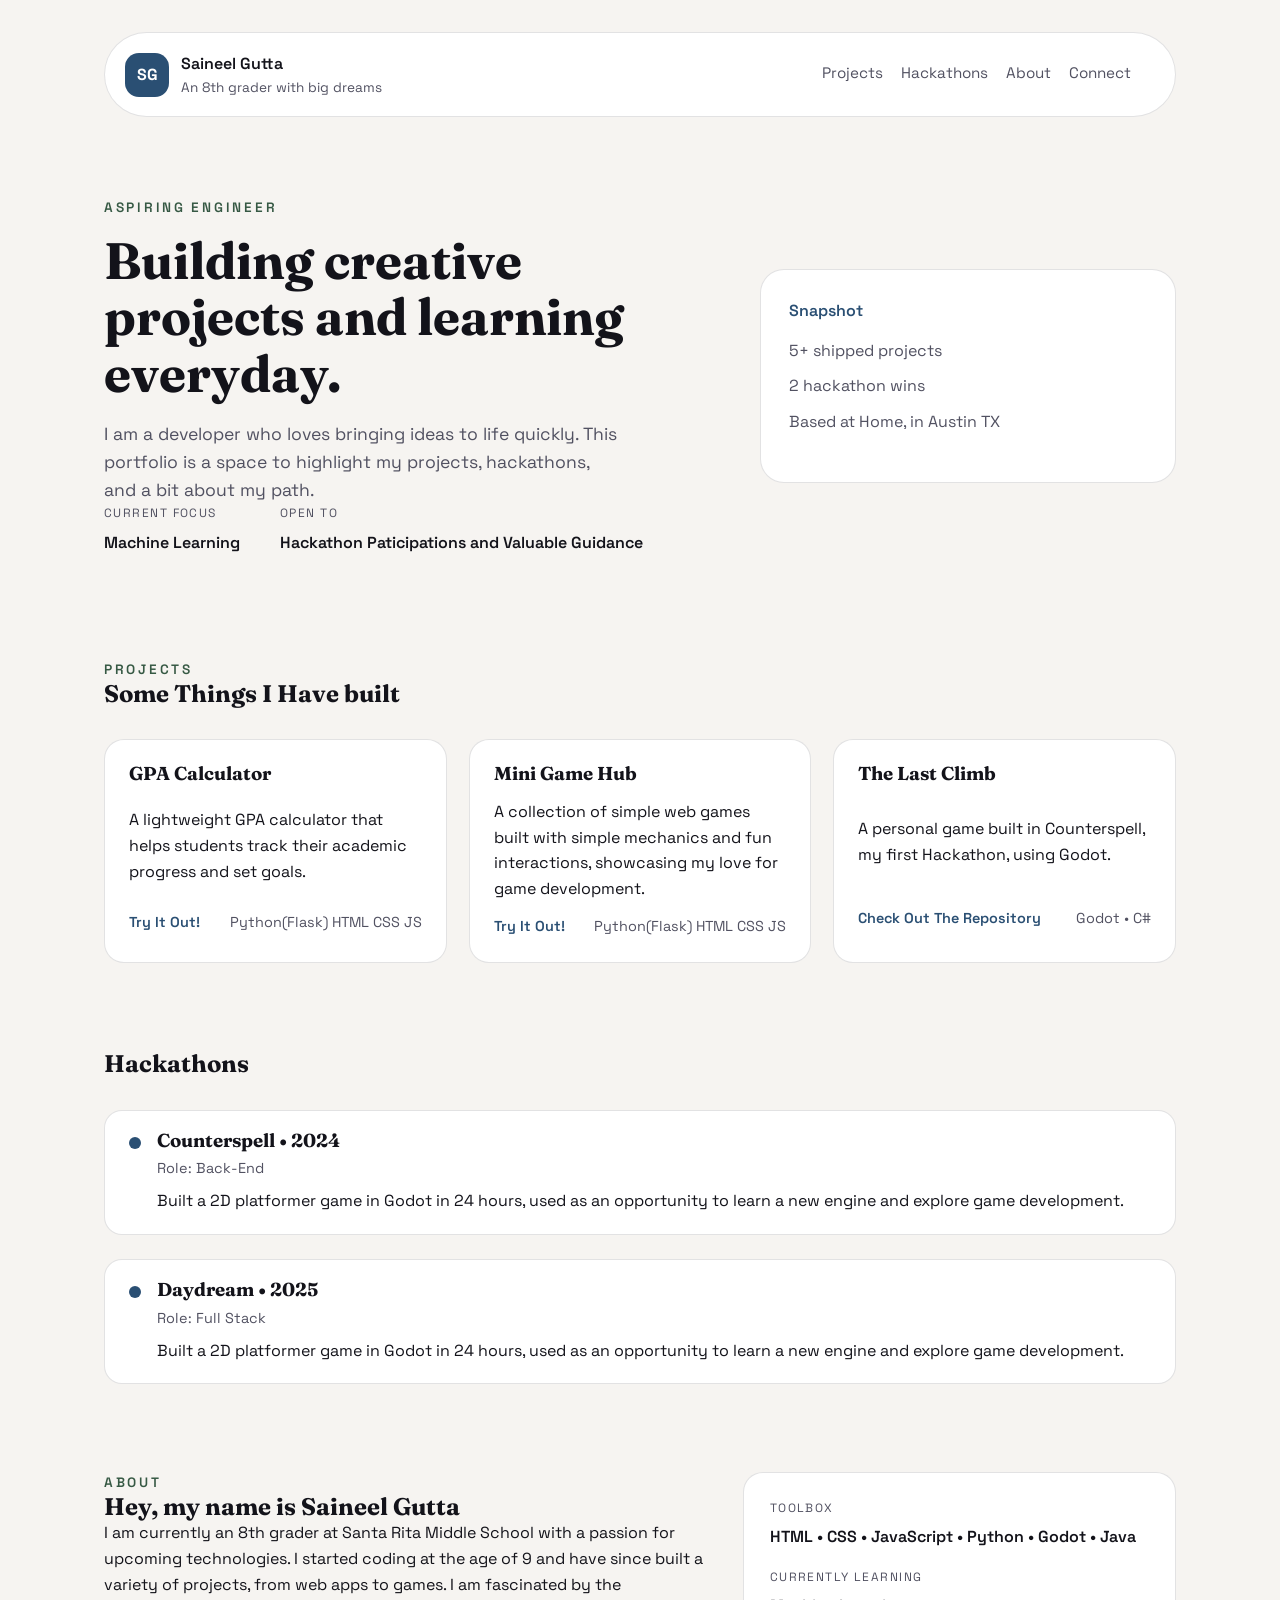
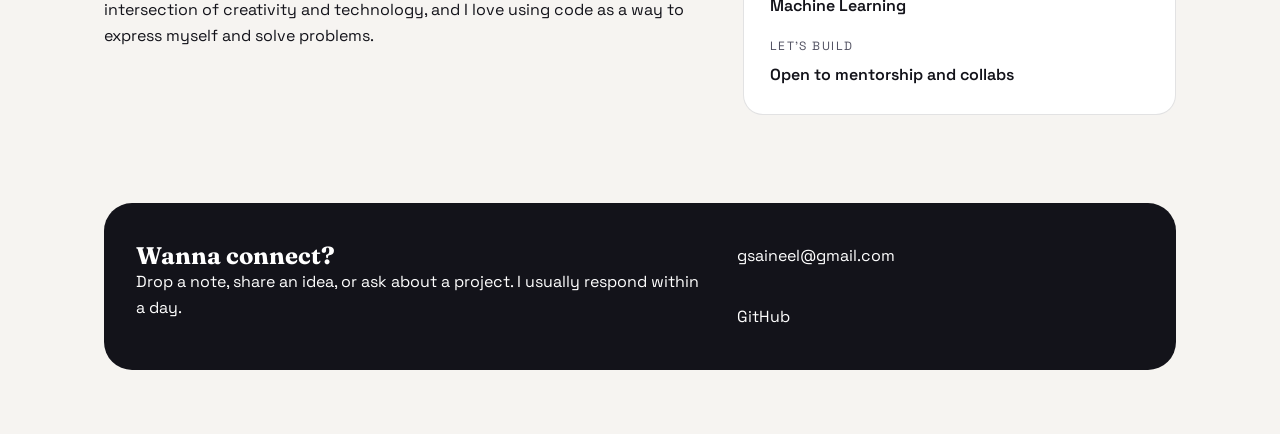
==== commit 231be588: "Refactor portfolio layout and update game descriptions in index.html; remove unused README.md and ga" ====
--- a/index.html
+++ b/index.html
@@ -3,7 +3,7 @@
 	<head>
 		<meta charset="UTF-8" />
 		<meta name="viewport" content="width=device-width, initial-scale=1.0" />
-		<title>Portfolio | Your Name</title>
+		<title>Portfolio | Saineel Gutta</title>
 		<link rel="preconnect" href="https://fonts.googleapis.com" />
 		<link rel="preconnect" href="https://fonts.gstatic.com" crossorigin />
 		<link
@@ -13,192 +13,150 @@
 		<link rel="stylesheet" href="styles.css" />
 	</head>
 	<body>
-		<div class="page">
-			<header class="site-header">
-				<div class="brand">
-					<span class="brand-mark">SG</span>
+		<div class="wrap">
+			<header class="header">
+				<div class="logo">
+					<span class="logo-mark">SG</span>
 					<div>
-						<p class="brand-name">Saineel Gutta</p>
-						<p class="brand-tag">An 8th grader with big dreams</p>
+						<p class="logo-name">Saineel Gutta</p>
+						<p class="logo-tag">An 8th grader with big dreams</p>
 					</div>
 				</div>
-				<nav class="site-nav">
+				<nav class="nav">
 					<a href="#projects">Projects</a>
 					<a href="#hackathons">Hackathons</a>
 					<a href="#about">About</a>
-					<a href="#github_username">Github</a>
+					<a href="#connect">Connect</a>
 				</nav>
 			</header>
 
 			<main>
-				<section class="hero">
-					<div class="hero-copy">
-						<p class="eyebrow">Creative technologist</p>
-						<h1>Building playful products and fast experiments.</h1>
+				<section class="intro">
+					<div class="intro-text">
+						<p class="kicker">Aspiring engineer</p>
+						<h1>Building creative projects and learning everyday.</h1>
 						<p class="lead">
-							I am a developer who loves shipping ideas quickly. This portfolio is a living
-							space to highlight my favorite projects, hackathons, and a bit about my path.
+							I am a developer who loves bringing ideas to life quickly. This portfolio is a
+							space to highlight my projects, hackathons, and a bit about my path.
 						</p>
-						<div class="hero-actions">
-							<a class="btn primary" href="#projects">View projects</a>
-							<a class="btn ghost" href="#hackathons">See hackathons</a>
-						</div>
-						<div class="hero-meta">
+						<div class="meta">
 							<div>
-								<p class="meta-label">Current focus</p>
-								<p class="meta-value">Web games + AI tooling</p>
+								<p class="label">Current focus</p>
+								<p class="value">Machine Learning</p>
 							</div>
 							<div>
-								<p class="meta-label">Open to</p>
-								<p class="meta-value">Internships, collabs, freelance</p>
+								<p class="label">Open to</p>
+								<p class="value">Hackathon Paticipations and Valuable Guidance</p>
 							</div>
 						</div>
 					</div>
-					<div class="hero-card">
-						<p class="hero-card-title">Snapshot</p>
+					<div class="side-card">
+						<p class="side-title">Snapshot</p>
 						<ul>
-							<li>5+ shipped prototypes</li>
-							<li>3 hackathon wins</li>
-							<li>Based in Your City</li>
+							<li>5+ shipped projects</li>
+							<li>2 hackathon wins</li>
+							<li>Based at Home, in Austin TX</li>
 						</ul>
-						<div class="hero-card-footer">
-							<span>Update this anytime</span>
-							<button class="pill" type="button">New highlight</button>
-						</div>
 					</div>
 				</section>
 
-				<section id="projects" class="section">
-					<div class="section-heading">
+				<section id="projects" class="block">
+					<div class="block-head">
 						<div>
-							<p class="eyebrow">Projects</p>
-							<h2>Things I have built</h2>
+							<p class="kicker">Projects</p>
+							<h2>Some Things I Have built</h2>
 						</div>
-						<p class="section-note">
-							Swap in your own titles, links, and screenshots. Add cards as you grow.
-						</p>
 					</div>
-					<div class="card-grid">
+					<div class="grid">
 						<article class="card">
-							<div class="card-top">
-								<span class="chip">Featured</span>
-								<span class="chip subtle">Web App</span>
-							</div>
-							<h3>Project Aurora</h3>
+							<h3>GPA Calculator</h3>
 							<p>
-								A lightweight dashboard that visualizes community energy data in real time.
+								A lightweight GPA calculator that helps students track their academic progress and set goals.
 							</p>
-							<div class="card-footer">
-								<a href="#" class="text-link">Case study</a>
-								<span class="stack">React • D3 • Node</span>
+							<div class="card-foot">
+								<a href="https://gpa-calc-psi.vercel.app" class="link">Try It Out!</a>
+								<span class="stack">Python(Flask) HTML CSS JS</span>
 							</div>
 						</article>
 						<article class="card">
-							<div class="card-top">
-								<span class="chip">New</span>
-								<span class="chip subtle">Game</span>
-							</div>
-							<h3>Orbit Runner</h3>
+							<h3>Mini Game Hub</h3>
 							<p>
-								A mobile-first mini game with procedural levels and a synth soundtrack.
+								A collection of simple web games built with simple mechanics and fun interactions, showcasing my love for game development.
 							</p>
-							<div class="card-footer">
-								<a href="#" class="text-link">Play demo</a>
-								<span class="stack">Phaser • WebAudio</span>
+							<div class="card-foot">
+								<a href="https://mini-game-hub.vercel.app" class="link">Try It Out!</a>
+								<span class="stack">Python(Flask) HTML CSS JS</span>
 							</div>
 						</article>
 						<article class="card">
-							<div class="card-top">
-								<span class="chip">Prototype</span>
-								<span class="chip subtle">AI Tool</span>
-							</div>
-							<h3>Prompt Atlas</h3>
+							<h3>The Last Climb</h3>
 							<p>
-								A personal library for organizing prompts, completions, and experiments.
+								A personal game built in Counterspell, my first Hackathon, using Godot.
 							</p>
-							<div class="card-footer">
-								<a href="#" class="text-link">Read more</a>
-								<span class="stack">Next.js • Supabase</span>
+							<div class="card-foot">
+								<a href="https://github.com/sgcoder123/The_Last_Climb" class="link">Check Out The Repository</a>
+								<span class="stack">Godot • C#</span>
 							</div>
 						</article>
 					</div>
 				</section>
 
-				<section id="hackathons" class="section">
-					<div class="section-heading">
+				<section id="hackathons" class="block">
+					<div class="block-head">
 						<div>
-							<p class="eyebrow">Hackathons</p>
-							<h2>Teams, sprints, and wins</h2>
+							<h2>Hackathons</h2>
 						</div>
-						<p class="section-note">
-							Highlight hackathons you attended, your role, and outcomes.
-						</p>
 					</div>
-					<div class="timeline">
-						<div class="timeline-item">
-							<div class="timeline-marker"></div>
+					<div class="list">
+						<div class="item">
+							<div class="dot"></div>
 							<div>
-								<h3>Hack the Climate • 2026</h3>
-								<p class="timeline-role">Role: Front-end + UI</p>
+								<h3>Counterspell • 2024</h3>
+								<p class="role">Role: Back-End</p>
 								<p>
-									Built a carbon footprint scanner in 24 hours. Won “Best UX” and 2nd place.
+									Built a 2D platformer game in Godot in 24 hours, used as an opportunity to learn a new engine and explore game development.
 								</p>
 							</div>
 						</div>
-						<div class="timeline-item">
-							<div class="timeline-marker"></div>
+						<div class="item">
+							<div class="dot"></div>
 							<div>
-								<h3>City Innovate • 2025</h3>
-								<p class="timeline-role">Role: Full-stack</p>
+								<h3>Daydream • 2025</h3>
+								<p class="role">Role: Full Stack</p>
 								<p>
-									Led a 4-person team to prototype a transit notification app.
-								</p>
-							</div>
-						</div>
-						<div class="timeline-item">
-							<div class="timeline-marker"></div>
-							<div>
-								<h3>Design Sprint Weekend • 2025</h3>
-								<p class="timeline-role">Role: Product + Pitch</p>
-								<p>
-									Crafted the story and demo for a creativity-focused learning platform.
+									Built a 2D platformer game in Godot in 24 hours, used as an opportunity to learn a new engine and explore game development.
 								</p>
 							</div>
 						</div>
 					</div>
 				</section>
 
-				<section id="about" class="section split">
+				<section id="about" class="block two">
 					<div>
-						<p class="eyebrow">About</p>
-						<h2>Hey, I am Your Name.</h2>
+						<p class="kicker">About</p>
+						<h2>Hey, my name is Saineel Gutta</h2>
 						<p>
-							I love blending design and engineering to ship products that feel delightful.
-							When I am not coding, I am sketching interfaces, writing, or exploring new
-							creative tools.
-						</p>
-						<p>
-							This site is intentionally simple, so you can keep expanding it as you grow.
+							I am currently an 8th grader at Santa Rita Middle School with a passion for upcoming technologies. I started coding at the age of 9 and have since built a variety of projects, from web apps to games. I am fascinated by the intersection of creativity and technology, and I love using code as a way to express myself and solve problems.
 						</p>
 					</div>
-					<div class="about-panel">
+					<div class="panel">
 						<div>
-							<p class="meta-label">Toolbox</p>
-							<p class="meta-value">HTML • CSS • JavaScript • Python</p>
+							<p class="label">Toolbox</p>
+							<p class="value">HTML • CSS • JavaScript • Python • Godot • Java</p>
 						</div>
 						<div>
-							<p class="meta-label">Currently learning</p>
-							<p class="meta-value">Three.js • Motion design • AI prompts</p>
+							<p class="label">Currently learning</p>
+							<p class="value">Machine Learning</p>
 						</div>
 						<div>
-							<p class="meta-label">Let’s build</p>
-							<p class="meta-value">Open to mentorship and collabs</p>
+							<p class="label">Let’s build</p>
+							<p class="value">Open to mentorship and collabs</p>
 						</div>
 					</div>
 				</section>
 			</main>
 
-			<footer id="github_username" class="site-footer">
+			<footer id="connect" class="footer">
 				<div>
 					<h2>Wanna connect?</h2>
 					<p>
@@ -206,10 +164,10 @@
 						day.
 					</p>
 				</div>
-				<div class="footer-actions">
-					<a class="btn primary" href="gsaineel@gmail.com">gsaineel@gmail.com</a>
-					<div class="footer-links"></div>
-						<a href="#">GitHub</a>
+				<div class="foot-actions">
+					<p>gsaineel@gmail.com</p>
+					<div class="foot-links"></div>
+						<a href="https://github.com/sgcoder123">GitHub</a>
 					</div>
 				</div>
 			</footer>
--- a/styles.css
+++ b/styles.css
@@ -16,13 +16,12 @@
 	--glow: #ffd58f;
 	--card: #ffffff;
 	--border: rgba(19, 19, 26, 0.12);
-	--shadow: 0 20px 60px rgba(19, 19, 26, 0.12);
 	--radius: 24px;
 }
 
 body {
 	font-family: "Space Grotesk", system-ui, sans-serif;
-	background: radial-gradient(circle at top left, #fff6e5 0%, #f6efe4 40%, #eef1f6 100%);
+	background: #f6f4f1;
 	color: var(--ink);
 	line-height: 1.6;
 }
@@ -39,93 +38,65 @@
 	text-decoration: none;
 }
 
-.page {
+.wrap {
 	max-width: 1120px;
 	margin: 0 auto;
 	padding: 32px 24px 64px;
-	position: relative;
-}
-
-.page::before,
-.page::after {
-	content: "";
-	position: absolute;
-	border-radius: 999px;
-	filter: blur(0px);
-	opacity: 0.4;
-	z-index: -1;
-}
-
-.page::before {
-	width: 240px;
-	height: 240px;
-	background: radial-gradient(circle, var(--sun), transparent 70%);
-	top: 120px;
-	right: -60px;
-}
-
-.page::after {
-	width: 300px;
-	height: 300px;
-	background: radial-gradient(circle, #9ec5ff, transparent 70%);
-	bottom: 120px;
-	left: -120px;
-}
-
-.site-header {
+}
+
+.header {
 	display: grid;
 	grid-template-columns: 1fr auto auto;
 	align-items: center;
 	gap: 24px;
 	padding: 18px 20px;
 	border-radius: 999px;
-	background: rgba(255, 255, 255, 0.7);
-	backdrop-filter: blur(16px);
+	background: #ffffff;
 	border: 1px solid var(--border);
 	position: sticky;
 	top: 16px;
 	z-index: 10;
 }
 
-.brand {
+.logo {
 	display: flex;
 	gap: 12px;
 	align-items: center;
 }
 
-.brand-mark {
+.logo-mark {
 	display: grid;
 	place-items: center;
 	width: 44px;
 	height: 44px;
 	border-radius: 14px;
-	background: linear-gradient(135deg, var(--ocean), var(--leaf));
+	background: var(--ocean);
 	color: #fff;
 	font-weight: 700;
 }
 
-.brand-name {
-	font-weight: 600;
-}
-
-.brand-tag {
+.logo-name {
+	font-weight: 600;
+}
+
+.logo-tag {
 	font-size: 0.85rem;
 	color: var(--muted);
 }
 
-.site-nav {
+.nav {
 	display: flex;
 	gap: 18px;
 	font-size: 0.95rem;
 	color: var(--muted);
 }
 
-.site-nav a {
+.nav a {
 	position: relative;
 	padding-bottom: 4px;
 }
 
-.site-nav a::after {
+.nav a::after {
 	content: "";
 	position: absolute;
 	left: 0;
@@ -133,31 +104,22 @@
 	width: 0;
 	height: 2px;
 	background: var(--ocean);
-	transition: width 0.3s ease;
-}
-
-.site-nav a:hover::after {
+}
+
+.nav a:hover::after {
 	width: 100%;
 }
 
-.cta {
-	padding: 10px 18px;
-	border-radius: 999px;
-	background: var(--ink);
-	color: #fff;
-	font-weight: 600;
-}
-
-.hero {
+
+.intro {
 	display: grid;
 	grid-template-columns: 1.5fr 1fr;
 	gap: 32px;
 	padding: 80px 0 40px;
 	align-items: center;
-	animation: fadeUp 0.8s ease both;
-}
-
-.eyebrow {
+}
+
+.kicker {
 	font-size: 0.85rem;
 	letter-spacing: 0.2em;
 	text-transform: uppercase;
@@ -165,7 +127,7 @@
 	font-weight: 600;
 }
 
-.hero h1 {
+.intro h1 {
 	font-size: clamp(2.8rem, 4vw, 4rem);
 	margin: 14px 0 18px;
 }
@@ -176,65 +138,38 @@
 	max-width: 520px;
 }
 
-.hero-actions {
-	display: flex;
-	gap: 16px;
-	margin: 28px 0 24px;
-}
-
-.btn {
-	padding: 12px 22px;
-	border-radius: 999px;
-	font-weight: 600;
-	border: 1px solid transparent;
-	display: inline-flex;
-	align-items: center;
-	gap: 8px;
-}
-
-.btn.primary {
-	background: var(--ocean);
-	color: #fff;
-}
-
-.btn.ghost {
-	border-color: var(--border);
-	color: var(--ink);
-	background: rgba(255, 255, 255, 0.6);
-}
-
-.hero-meta {
+
+.meta {
 	display: flex;
 	gap: 40px;
 }
 
-.meta-label {
+.label {
 	text-transform: uppercase;
 	font-size: 0.75rem;
 	letter-spacing: 0.12em;
 	color: var(--muted);
 }
 
-.meta-value {
+.value {
 	font-weight: 600;
 	margin-top: 6px;
 }
 
-.hero-card {
-	background: linear-gradient(180deg, #ffffff 0%, #fff2dc 100%);
+.side-card {
+	background: #ffffff;
 	padding: 28px;
 	border-radius: var(--radius);
 	border: 1px solid var(--border);
-	box-shadow: var(--shadow);
-}
-
-.hero-card-title {
+}
+
+.side-title {
 	font-weight: 600;
 	margin-bottom: 14px;
 	color: var(--ocean);
 }
 
-.hero-card ul {
+.side-card ul {
 	list-style: none;
 	display: grid;
 	gap: 10px;
@@ -242,29 +177,12 @@
 	color: var(--muted);
 }
 
-.hero-card-footer {
-	display: flex;
-	align-items: center;
-	justify-content: space-between;
-	font-size: 0.9rem;
-	color: var(--muted);
-}
-
-.pill {
-	border: none;
-	background: var(--sun);
-	color: var(--ink);
-	padding: 8px 14px;
-	border-radius: 999px;
-	font-weight: 600;
-	cursor: pointer;
-}
-
-.section {
+
+.block {
 	padding: 64px 0 24px;
 }
 
-.section-heading {
+.block-head {
 	display: flex;
 	justify-content: space-between;
 	gap: 24px;
@@ -272,12 +190,8 @@
 	margin-bottom: 32px;
 }
 
-.section-note {
-	color: var(--muted);
-	max-width: 360px;
-}
-
-.card-grid {
+
+.grid {
 	display: grid;
 	gap: 22px;
 	grid-template-columns: repeat(auto-fit, minmax(240px, 1fr));
@@ -288,48 +202,16 @@
 	border-radius: 20px;
 	background: var(--card);
 	border: 1px solid var(--border);
-	box-shadow: 0 15px 40px rgba(19, 19, 26, 0.08);
 	display: grid;
 	gap: 14px;
-	transition: transform 0.3s ease, box-shadow 0.3s ease;
-	animation: fadeUp 0.7s ease both;
-}
-
-.card:nth-child(2) {
-	animation-delay: 0.1s;
-}
-
-.card:nth-child(3) {
-	animation-delay: 0.2s;
 }
 
 .card:hover {
-	transform: translateY(-6px);
-	box-shadow: 0 25px 50px rgba(19, 19, 26, 0.12);
-}
-
-.card-top {
-	display: flex;
-	gap: 10px;
-}
-
-.chip {
-	font-size: 0.75rem;
-	text-transform: uppercase;
-	letter-spacing: 0.12em;
-	padding: 6px 10px;
-	border-radius: 999px;
-	background: var(--glow);
-	color: var(--ink);
-	font-weight: 600;
-}
-
-.chip.subtle {
-	background: #eef0f4;
-	color: var(--muted);
-}
-
-.card-footer {
+	background: #fafafa;
+}
+
+
+.card-foot {
 	display: flex;
 	justify-content: space-between;
 	align-items: center;
@@ -337,17 +219,17 @@
 	color: var(--muted);
 }
 
-.text-link {
+.link {
 	font-weight: 600;
 	color: var(--ocean);
 }
 
-.timeline {
+.list {
 	display: grid;
 	gap: 24px;
 }
 
-.timeline-item {
+.item {
 	display: grid;
 	grid-template-columns: auto 1fr;
 	gap: 16px;
@@ -356,10 +238,9 @@
 	background: var(--card);
 	border-radius: 18px;
 	border: 1px solid var(--border);
-	animation: fadeUp 0.7s ease both;
-}
-
-.timeline-marker {
+}
+
+.dot {
 	width: 12px;
 	height: 12px;
 	border-radius: 50%;
@@ -367,30 +248,29 @@
 	margin-top: 6px;
 }
 
-.timeline-role {
+.role {
 	color: var(--muted);
 	font-size: 0.9rem;
 	margin: 6px 0 8px;
 }
 
-.split {
+.two {
 	display: grid;
 	grid-template-columns: 1.4fr 1fr;
 	gap: 32px;
 	align-items: start;
 }
 
-.about-panel {
-	background: linear-gradient(135deg, #fef1da 0%, #f6f7f9 100%);
+.panel {
+	background: #ffffff;
 	padding: 26px;
 	border-radius: 20px;
 	border: 1px solid var(--border);
 	display: grid;
 	gap: 18px;
-	animation: fadeUp 0.8s ease both;
-}
-
-.site-footer {
+}
+
+.footer {
 	margin-top: 64px;
 	padding: 40px 32px;
 	border-radius: 28px;
@@ -399,82 +279,59 @@
 	display: grid;
 	grid-template-columns: 1.4fr 1fr;
 	gap: 32px;
-	animation: fadeUp 0.8s ease both;
-}
-
-@keyframes fadeUp {
-	from {
-		opacity: 0;
-		transform: translateY(16px);
-	}
-	to {
-		opacity: 1;
-		transform: translateY(0);
-	}
-}
-
-@media (prefers-reduced-motion: reduce) {
-	* {
-		animation: none !important;
-		transition: none !important;
-	}
-}
-
-.footer-actions {
+}
+
+.foot-actions {
 	display: grid;
 	gap: 18px;
 }
 
-.footer-links {
+.foot-links {
 	display: flex;
 	gap: 16px;
 	font-size: 0.95rem;
 	color: rgba(255, 255, 255, 0.7);
 }
 
-.footer-links a:hover {
+.foot-links a:hover {
 	color: #fff;
 }
 
 @media (max-width: 900px) {
-	.site-header {
+	.header {
 		grid-template-columns: 1fr;
 		justify-items: start;
 		border-radius: 24px;
 	}
 
-	.site-nav {
+	.nav {
 		flex-wrap: wrap;
 	}
 
-	.hero,
-	.split,
-	.site-footer {
+	.intro,
+	.two,
+	.footer {
 		grid-template-columns: 1fr;
 	}
 
-	.hero-meta {
+	.meta {
 		flex-direction: column;
 		gap: 16px;
 	}
 }
 
 @media (max-width: 600px) {
-	.page {
+	.wrap {
 		padding: 24px 16px 48px;
 	}
 
-	.hero {
+	.intro {
 		padding-top: 48px;
 	}
 
-	.section-heading {
+	.block-head {
 		flex-direction: column;
 		align-items: flex-start;
 	}
 
-	.hero-actions {
-		flex-direction: column;
-		align-items: flex-start;
-	}
-}
+}
